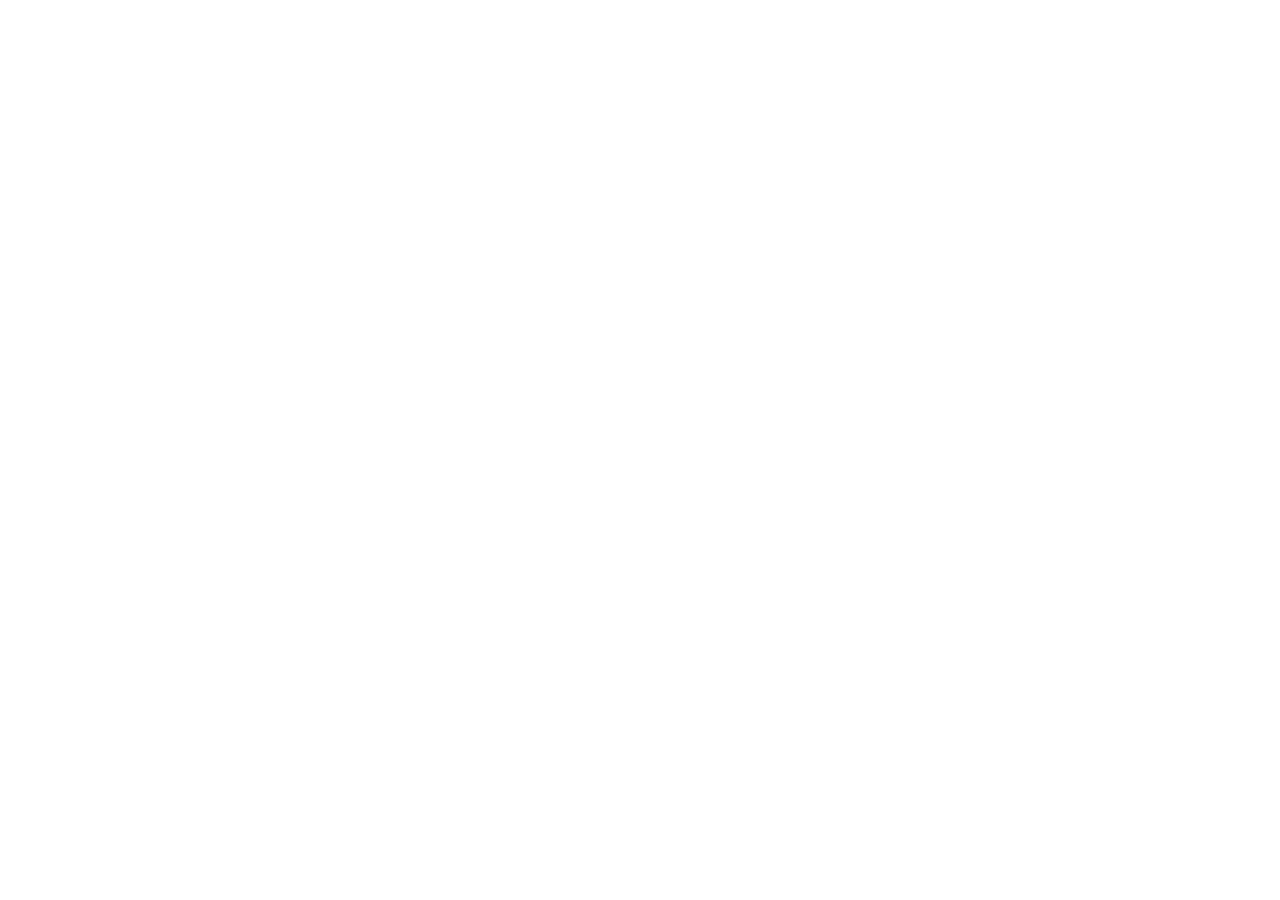
==== index.html @ 44929f91 "init: start landing-page task" ====
<!DOCTYPE html>
<html lang="en">
<head>
  <meta charset="UTF-8">
  <meta name="viewport" content="width=device-width, initial-scale=1.0">
  <title>Coffee House</title>
</head>
<body>
  
</body>
</html>
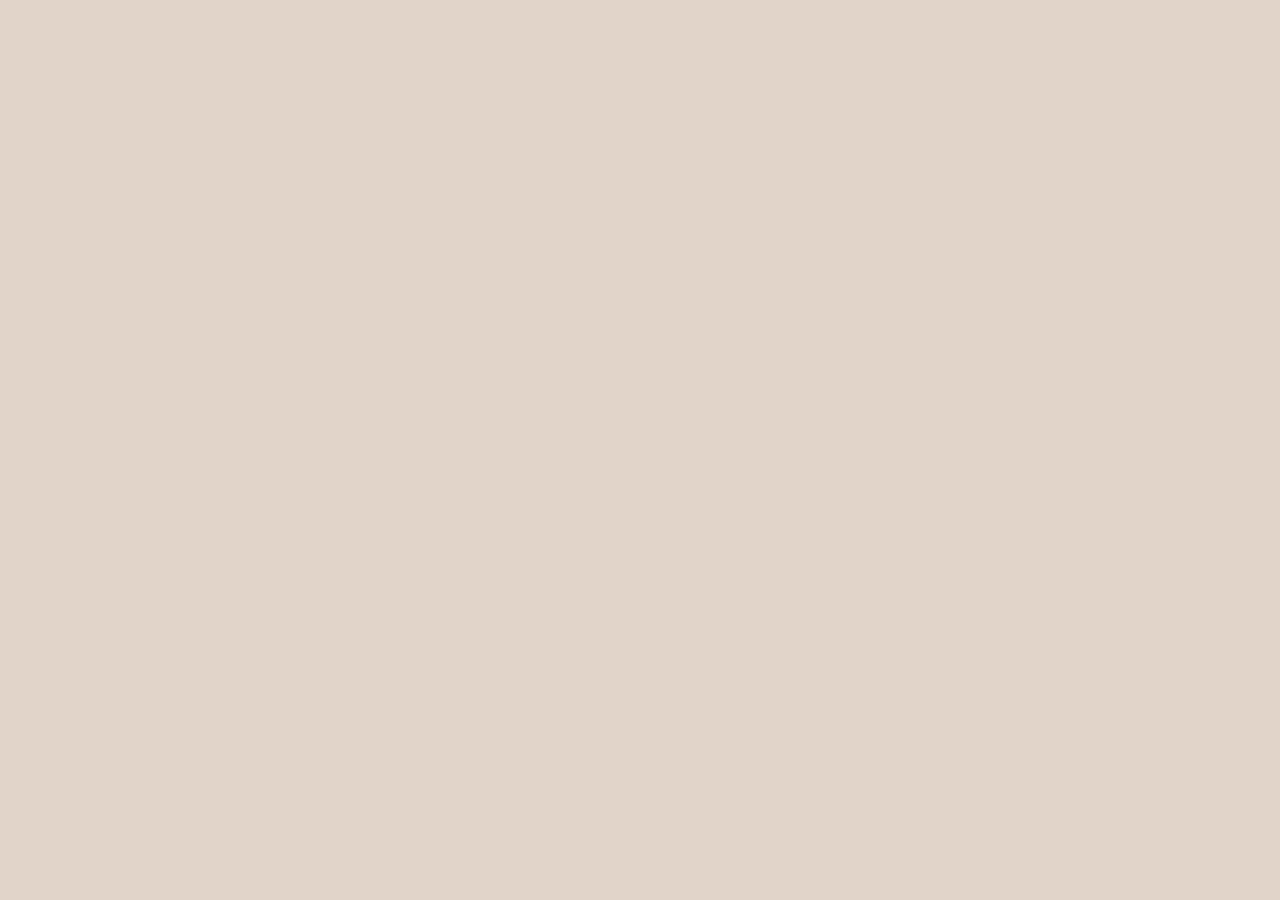
==== commit 4ca0d690: "feat: add base styles and sprite" ====
--- a/index.html
+++ b/index.html
@@ -4,8 +4,12 @@
   <meta charset="UTF-8">
   <meta name="viewport" content="width=device-width, initial-scale=1.0">
   <title>Coffee House</title>
+  <link rel="stylesheet" href="css/normalize.css">
+  <link rel="stylesheet" href="css/style.css">
+  <link rel="stylesheet" href="css/pages.css">
 </head>
 <body>
   
+  <script src="js/main.js"></script>
 </body>
 </html>
--- a/css/style.css
+++ b/css/style.css
@@ -0,0 +1,95 @@
+:root {
+  --font-family-base: 'Inter', sans-serif;
+
+  --fs-heading-1: 72px;
+  --lh-heading-1: 1.05;
+  --fw-heading-1: 600;
+
+  --fs-heading-2: 60px;
+  --lh-heading-2: 1.25;
+  --fw-heading-2: 600;
+
+  --fs-heading-3: 24px;
+  --lh-heading-3: 1.25;
+  --fw-heading-3: 600;
+
+  --fs-body: 16px;
+  --lh-body: 1.5;
+  --fw-body: 400;
+
+  --fs-caption: 10px;
+  --lh-caption: 1.4;
+
+  --fs-action: 16px;
+  --lh-action: 1.5;
+  --fw-action: 600;
+
+  --fs-burger-link: 32px;
+  --lh-burger-link: 1.25;
+  --fw-burger-link: 600;
+}
+
+@media (max-width: 767px) {
+  :root {
+    --fs-heading-1: 42px;
+    --lh-heading-1: 1.15;
+
+    --fs-heading-2: 32px;
+    --lh-heading-2: 1.25;
+  }
+}
+
+:root {
+  --color-text-primary: #403F3D;
+  --color-text-inverse: #E1D4C9;
+  --color-text-accent: #B0907A;
+
+  --color-bg-page: #E1D4C9;
+  --color-bg-container: #665F55;
+  --color-bg-overlay: rgba(64, 63, 61, 0.8);
+
+  --color-border-primary: #C1B6AD;
+  --color-border-inverse: #665F55;
+}
+
+[data-theme="dark"] {
+  --color-text-primary: #E1D4C9;
+  --color-text-inverse: #E1D4C9;
+  --color-text-accent: #B0907A;
+
+  --color-bg-page: #292826;
+  --color-bg-container: #403F3D;
+  --color-bg-overlay: rgba(41, 40, 38, 0.8);
+
+  --color-border-primary: #665F55;
+  --color-border-inverse: #C1B6AD;
+}
+
+/* --- Base Styles ---*/
+body {
+  font-family: var(--font-family-base);
+  font-size: var(--fs-body);
+  line-height: var(--lh-body);
+  font-weight: var(--fw-body);
+  color: var(--color-text-primary);
+  background-color: var(--color-bg-page);
+  transition: background-color 0.2s ease, color 0.2s ease;
+}
+
+h1 {
+  font-size: var(--fs-heading-1);
+  line-height: var(--lh-heading-1);
+  font-weight: var(--fw-heading-1);
+}
+
+h2 {
+  font-size: var(--fs-heading-2);
+  line-height: var(--lh-heading-2);
+  font-weight: var(--fw-heading-2);
+}
+
+h3 {
+  font-size: var(--fs-heading-3);
+  line-height: var(--lh-heading-3);
+  font-weight: var(--fw-heading-3);
+}
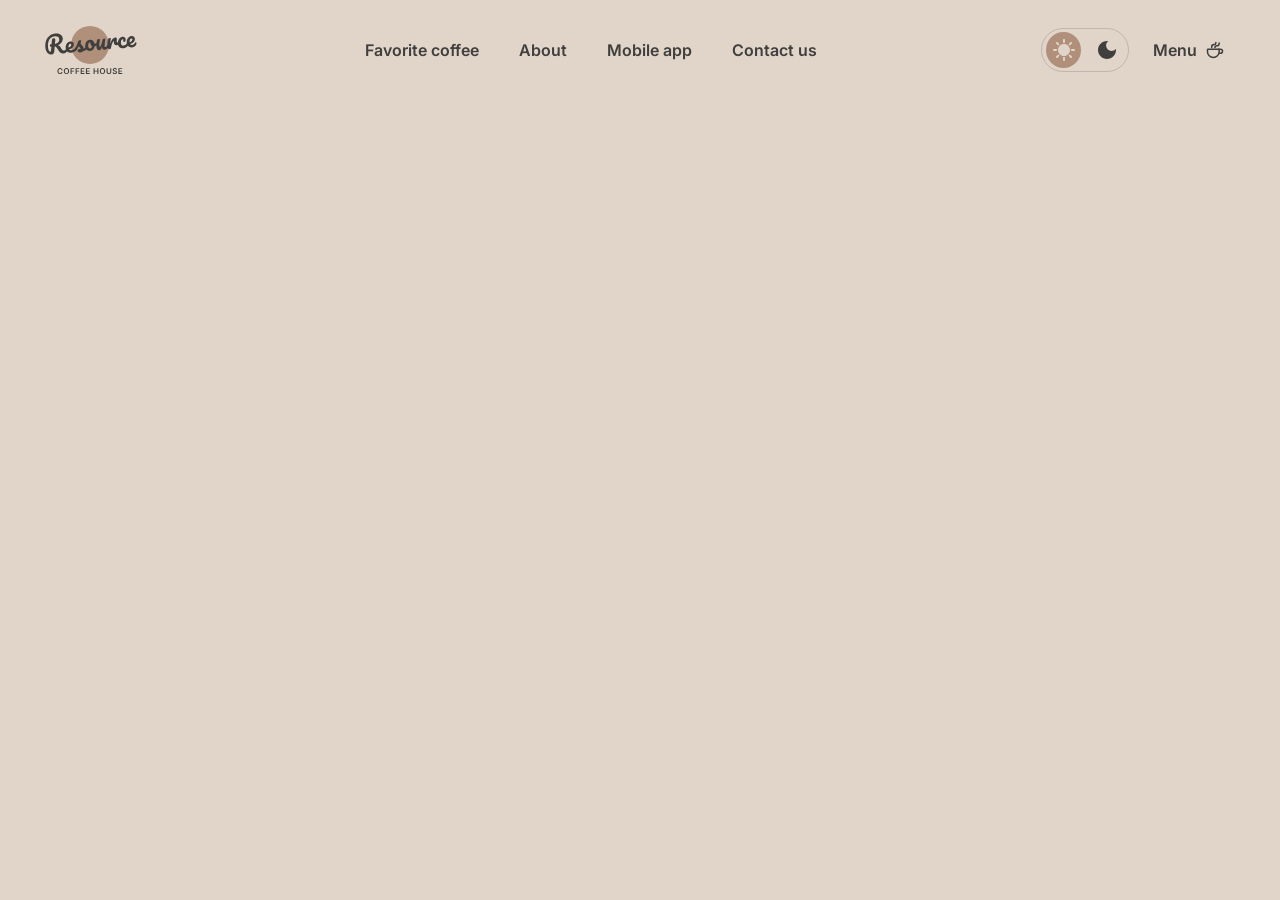
==== commit ace29e83: "feat: add header" ====
--- a/index.html
+++ b/index.html
@@ -4,11 +4,24 @@
   <meta charset="UTF-8">
   <meta name="viewport" content="width=device-width, initial-scale=1.0">
   <title>Coffee House</title>
+  <link rel="preconnect" href="https://fonts.googleapis.com">
+  <link rel="preconnect" href="https://fonts.gstatic.com" crossorigin>
+  <link href="https://fonts.googleapis.com/css2?family=Inter:ital,wght@0,400;0,600;1,400;1,600&display=swap" rel="stylesheet">
   <link rel="stylesheet" href="css/normalize.css">
   <link rel="stylesheet" href="css/style.css">
   <link rel="stylesheet" href="css/pages.css">
 </head>
 <body>
+  <div id="sprite-placeholder"></div>
+
+  <div id="header-placeholder"></div>
+
+  <main>
+    <div class="container">
+    </div>
+  </main>
+
+  <div id="footer-placeholder"></div>
   
   <script src="js/main.js"></script>
 </body>
--- a/css/style.css
+++ b/css/style.css
@@ -92,4 +92,167 @@
   font-size: var(--fs-heading-3);
   line-height: var(--lh-heading-3);
   font-weight: var(--fw-heading-3);
+}
+
+.container {
+  max-width: 1440px;
+  margin: 0 auto;
+  padding: 0 40px;
+}
+
+/* --- Header --- */
+.site-header {
+  padding: 20px 0;
+}
+
+.site-header__inner {
+  display: flex;
+  align-items: center;
+  justify-content: space-between;
+  gap: 32px;
+}
+
+.site-header__logo {
+  display: inline-flex;
+  align-items: center;
+  flex-shrink: 0;
+  color: var(--color-text-primary);
+  text-decoration: none;
+}
+
+.logo-icon {
+  display: block;
+  width: 100px;
+  height: 60px;
+}
+
+.logo-icon__circle {
+  color: var(--color-text-accent);
+}
+
+.logo-icon__text {
+  color: var(--color-text-primary);
+}
+
+.nav {
+  display: flex;
+}
+
+.nav__list {
+  display: flex;
+  align-items: center;
+  gap: 40px;
+  margin: 0;
+  padding: 0;
+  list-style: none;
+}
+
+.nav__link {
+  color: var(--color-text-primary);
+  font-family: var(--font-family-base);
+  font-size: var(--fs-action);
+  font-weight: var(--fw-action);
+  line-height: var(--lh-action);
+  text-decoration: none;
+  background-image: linear-gradient(currentColor, currentColor);
+  background-repeat: no-repeat;
+  background-position: 0 100%;
+  background-size: 0% 1px;
+  transition: background-size 0.3s ease, color 0.2s ease;
+}
+
+.nav__link:hover {
+  background-size: 100% 1px;
+}
+
+.site-header__actions {
+  display: flex;
+  align-items: center;
+  flex-shrink: 0;
+  gap: 24px;
+}
+
+.theme-toggle {
+  display: inline-flex;
+  align-items: center;
+  gap: 8px;
+  width: 88px;
+  height: 44px;
+  padding: 4px;
+  border: 1px solid var(--color-border-primary);
+  border-radius: 100px;
+  background-color: transparent;
+  cursor: pointer;
+  transition: border-color 0.25s ease;
+}
+
+.theme-toggle__icon {
+  display: inline-flex;
+  align-items: center;
+  justify-content: center;
+  width: 36px;
+  height: 36px;
+  border-radius: 50%;
+  background-color: transparent;
+  transition: background-color 0.5s ease, color 0.5s ease;
+}
+
+.theme-toggle__svg {
+  display: block;
+}
+
+.theme-toggle__icon--sun {
+  color: var(--color-text-inverse);
+  background-color: var(--color-text-accent);
+}
+
+.theme-toggle__icon--moon {
+  color: var(--color-text-primary);
+  background-color: transparent;
+}
+
+.theme-toggle:hover .theme-toggle__icon--moon {
+  color: var(--color-text-inverse);
+  background-color: var(--color-bg-container);
+}
+
+[data-theme="dark"] .theme-toggle__icon--sun {
+  background-color: transparent;
+}
+
+[data-theme="dark"] .theme-toggle:hover .theme-toggle__icon--sun {
+  background-color: var(--color-bg-container);
+}
+
+[data-theme="dark"] .theme-toggle__icon--moon,
+[data-theme="dark"] .theme-toggle:hover .theme-toggle__icon--moon {
+  color: var(--color-text-inverse);
+  background-color: var(--color-text-accent);
+}
+
+.menu-link {
+  display: inline-flex;
+  align-items: center;
+  gap: 8px;
+  color: var(--color-text-primary);
+  font-family: var(--font-family-base);
+  font-size: var(--fs-action);
+  font-weight: var(--fw-action);
+  line-height: var(--lh-action);
+  text-decoration: none;
+  background-image: linear-gradient(currentColor, currentColor);
+  background-repeat: no-repeat;
+  background-position: 0 100%;
+  background-size: 0% 1px;
+  transition: background-size 0.3s ease, color 0.2s ease;
+}
+
+.menu-link:hover {
+  background-size: 100% 1px;
+}
+
+.menu-link__icon {
+  display: block;
+  flex-shrink: 0;
+  color: var(--color-text-primary);
 }
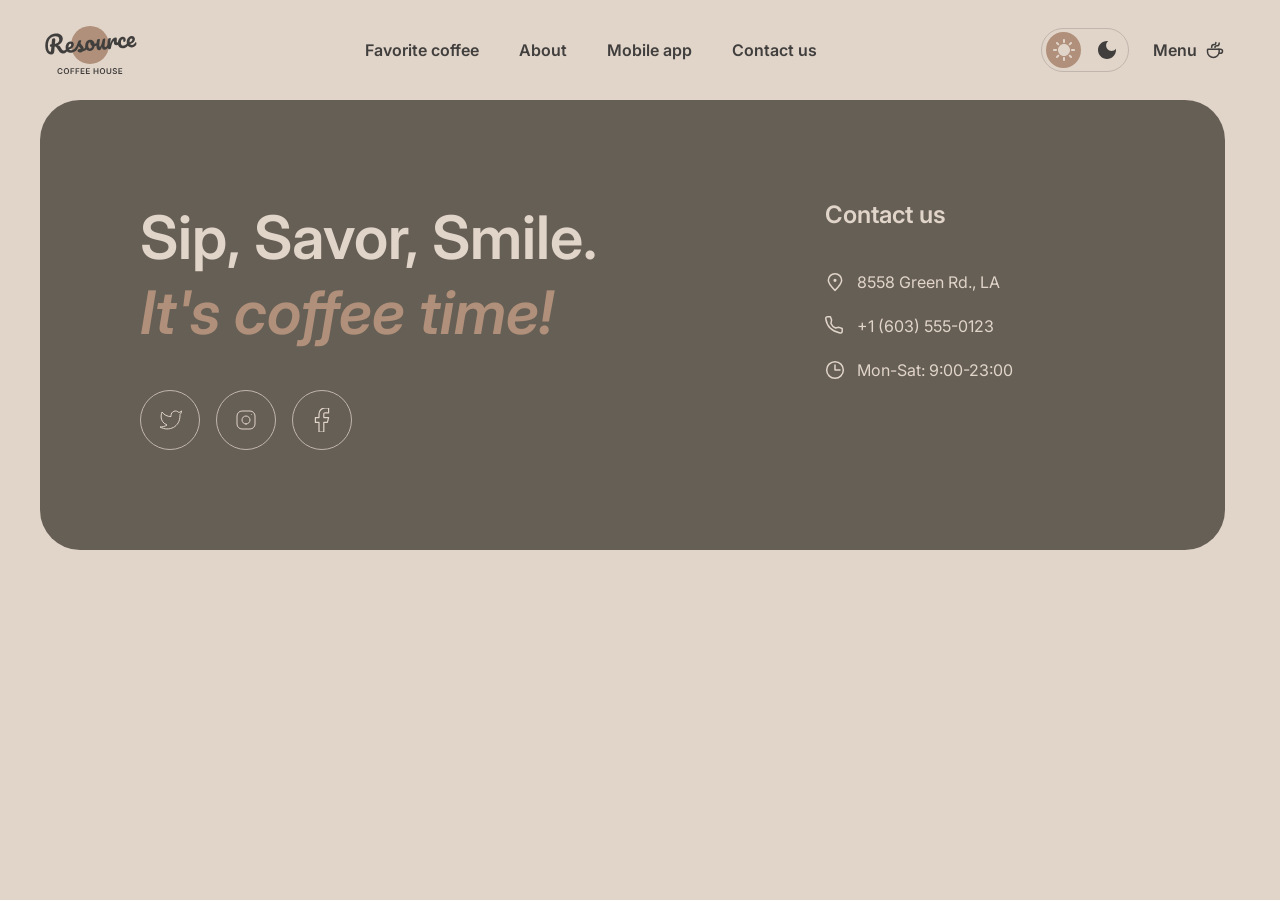
==== commit 2269ea46: "feat: add footer" ====
--- a/index.html
+++ b/index.html
@@ -1,16 +1,19 @@
 <!DOCTYPE html>
 <html lang="en">
+
 <head>
   <meta charset="UTF-8">
   <meta name="viewport" content="width=device-width, initial-scale=1.0">
   <title>Coffee House</title>
   <link rel="preconnect" href="https://fonts.googleapis.com">
   <link rel="preconnect" href="https://fonts.gstatic.com" crossorigin>
-  <link href="https://fonts.googleapis.com/css2?family=Inter:ital,wght@0,400;0,600;1,400;1,600&display=swap" rel="stylesheet">
+  <link href="https://fonts.googleapis.com/css2?family=Inter:ital,wght@0,400;0,600;1,400;1,600&display=swap"
+    rel="stylesheet">
   <link rel="stylesheet" href="css/normalize.css">
   <link rel="stylesheet" href="css/style.css">
   <link rel="stylesheet" href="css/pages.css">
 </head>
+
 <body>
   <div id="sprite-placeholder"></div>
 
@@ -22,7 +25,8 @@
   </main>
 
   <div id="footer-placeholder"></div>
-  
+
   <script src="js/main.js"></script>
 </body>
+
 </html>
--- a/css/style.css
+++ b/css/style.css
@@ -255,4 +255,131 @@
   display: block;
   flex-shrink: 0;
   color: var(--color-text-primary);
+}
+
+/* --- Footer --- */
+.site-footer {
+  padding-bottom: 20px;
+}
+
+.site-footer__inner {
+  display: flex;
+  justify-content: space-between;
+  gap: 100px;
+  padding: 100px;
+  border-radius: 40px;
+  background-color: var(--color-bg-container);
+}
+
+.site-footer__main {
+  display: flex;
+  flex-direction: column;
+  justify-content: space-between;
+  gap: 40px;
+  max-width: 530px;
+}
+
+.site-footer__title {
+  margin: 0;
+  color: var(--color-text-inverse);
+  font-family: var(--font-family-base);
+  font-size: var(--fs-heading-2);
+  font-weight: var(--fw-heading-2);
+  line-height: var(--lh-heading-2);
+}
+
+.site-footer__title-accent {
+  color: var(--color-text-accent);
+  font-style: italic;
+}
+
+.socials {
+  display: flex;
+  gap: 16px;
+  margin: 0;
+  padding: 0;
+  list-style: none;
+}
+
+.socials__link {
+  display: inline-flex;
+  align-items: center;
+  justify-content: center;
+  width: 60px;
+  height: 60px;
+  border: 1px solid var(--color-border-primary);
+  border-radius: 50%;
+  color: var(--color-text-inverse);
+  transition: border-color 0.25s ease, color 0.25s ease, background-color 0.25s ease;
+}
+
+.socials__link:hover {
+  color: var(--color-text-primary);
+  background-color: var(--color-border-primary);
+}
+
+[data-theme="dark"] .socials__link:hover {
+  border-color: var(--color-bg-page);
+  background-color: var(--color-bg-page);
+}
+
+.socials__link svg {
+  display: block;
+}
+
+.site-footer__contacts {
+  display: flex;
+  flex-direction: column;
+  gap: 40px;
+  min-width: 300px;
+}
+
+.site-footer__subtitle {
+  margin: 0;
+  color: var(--color-text-inverse);
+  font-family: var(--font-family-base);
+  font-size: var(--fs-heading-3);
+  font-weight: var(--fw-heading-3);
+  line-height: var(--lh-heading-3);
+}
+
+.contacts {
+  display: flex;
+  flex-direction: column;
+  gap: 20px;
+  margin: 0;
+  padding: 0;
+  list-style: none;
+}
+
+.contacts__item {
+  display: flex;
+  align-items: center;
+  gap: 12px;
+  color: var(--color-text-inverse);
+  font-family: var(--font-family-base);
+  font-size: var(--fs-body);
+  font-weight: var(--fw-body);
+  line-height: var(--lh-body);
+}
+
+.contacts__item a {
+  display: inline;
+  color: inherit;
+  text-decoration: none;
+  background-image: linear-gradient(currentColor, currentColor);
+  background-repeat: no-repeat;
+  background-position: 0 100%;
+  background-size: 0% 1px;
+  transition: background-size 0.3s ease;
+}
+
+.contacts__item a:hover {
+  background-size: 100% 1px;
+}
+
+.contacts__icon {
+  display: block;
+  flex-shrink: 0;
+  color: var(--color-text-inverse);
 }
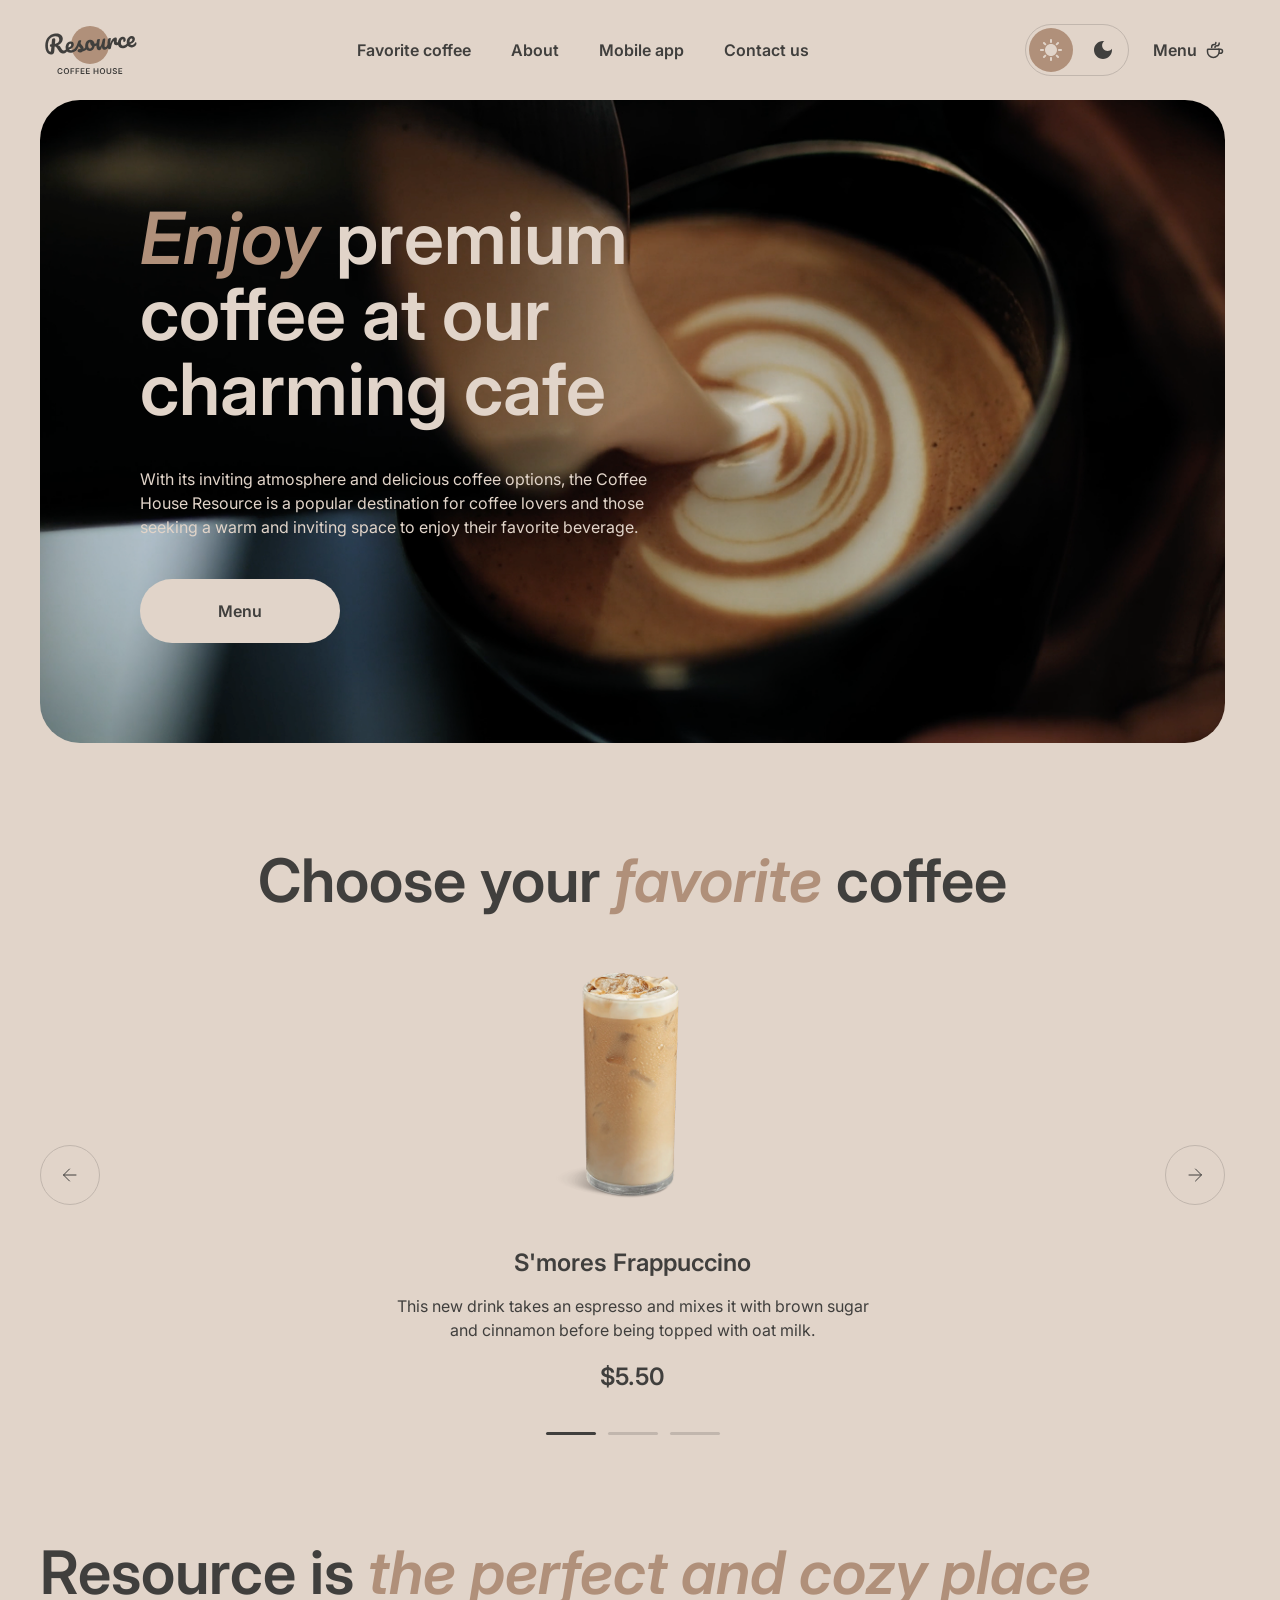
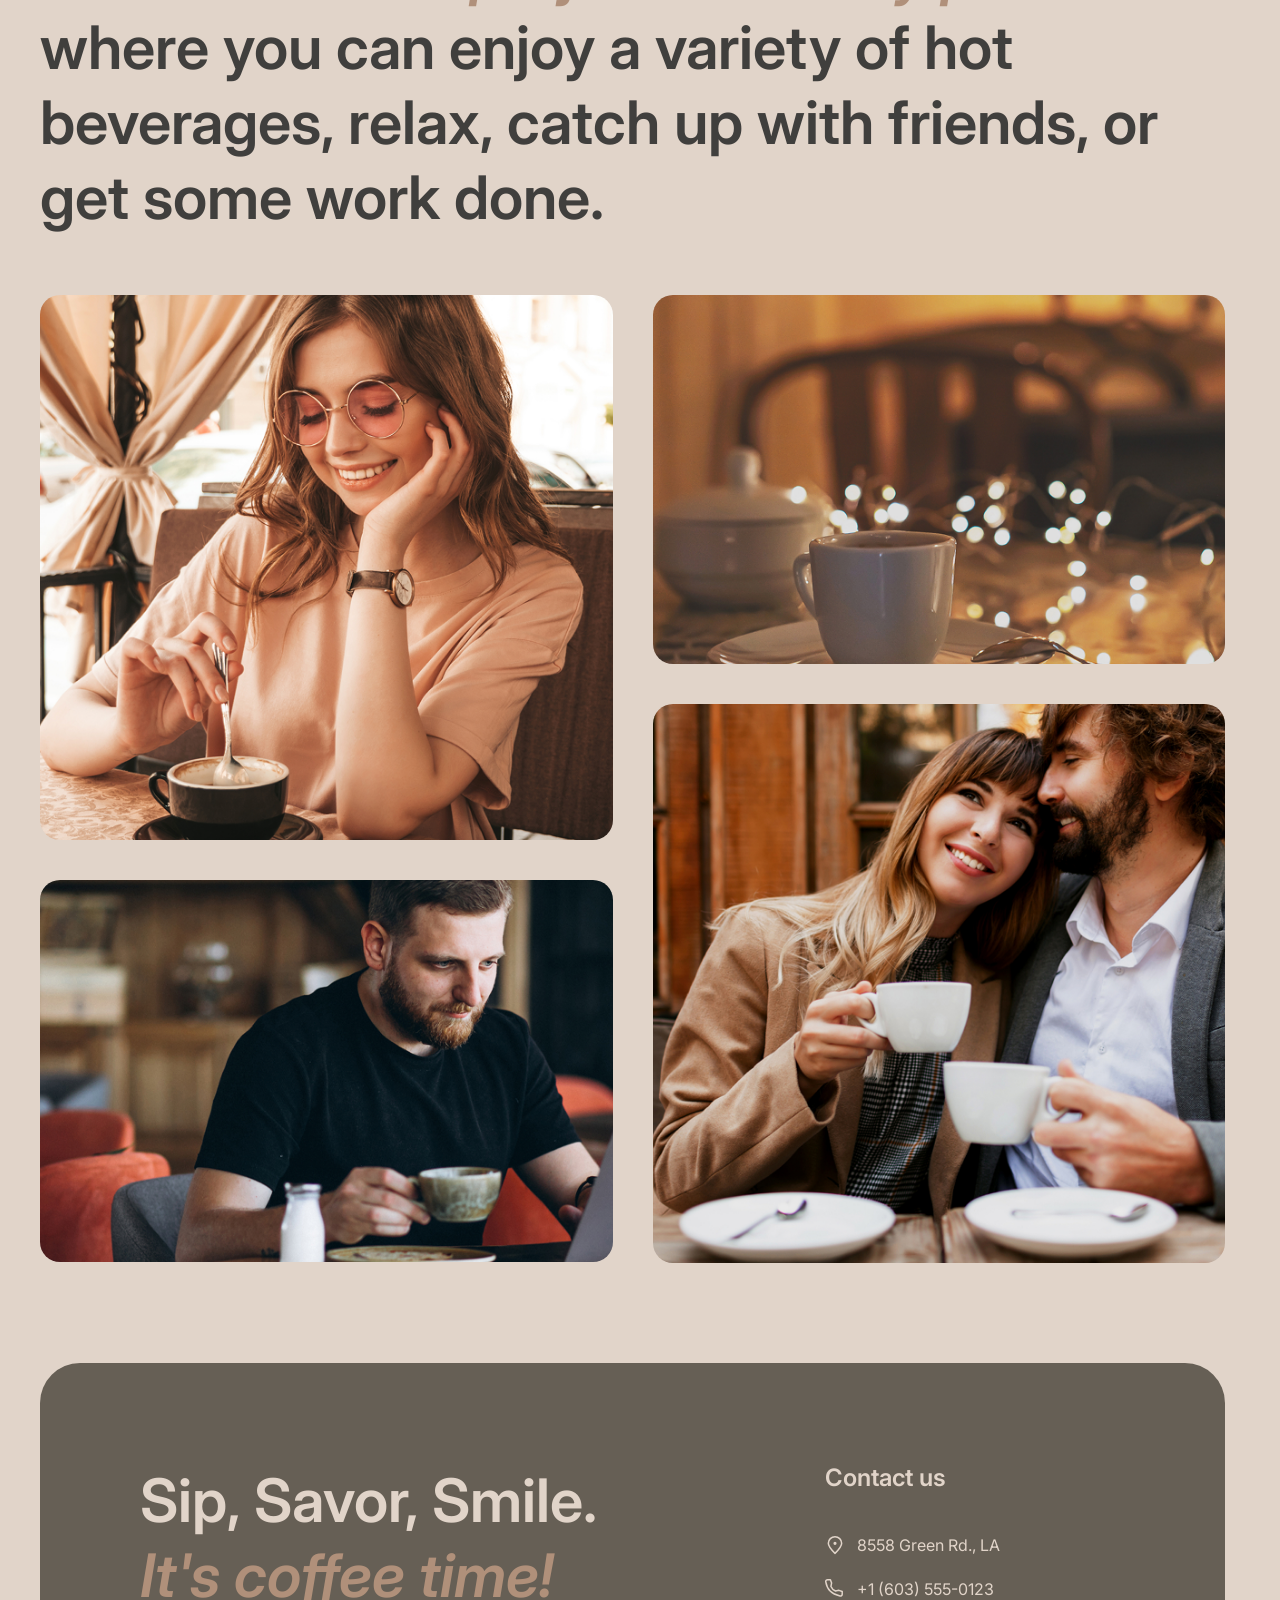
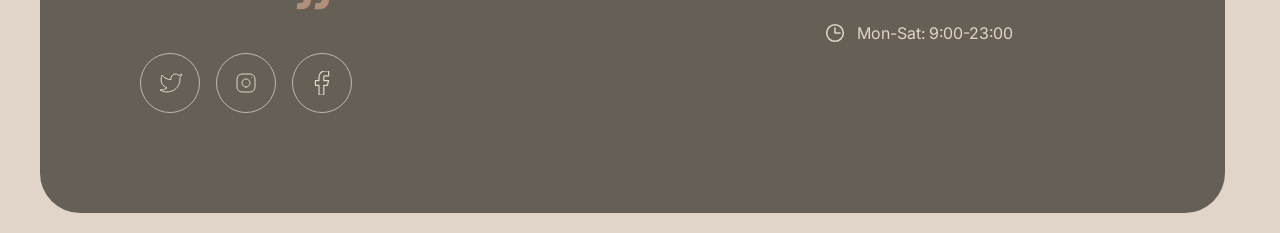
==== commit 990547ae: "feat: add hero, favorite, about sections" ====
--- a/index.html
+++ b/index.html
@@ -20,8 +20,102 @@
   <div id="header-placeholder"></div>
 
   <main>
-    <div class="container">
-    </div>
+    <section class="hero">
+      <div class="container">
+        <div class="hero__inner">
+          <div class="hero__content">
+            <h1 class="hero__title">
+              <span class="hero__title-accent">Enjoy</span> premium coffee at our charming cafe
+            </h1>
+
+            <p class="hero__text">
+              With its inviting atmosphere and delicious coffee options, the Coffee House Resource is a popular
+              destination for coffee lovers and those seeking a warm and inviting space to enjoy their favorite
+              beverage.
+            </p>
+
+            <a href="catalog.html" class="hero__btn">
+              <span>Menu</span>
+              <svg class="hero__btn-icon" width="20" height="20" aria-hidden="true">
+                <use href="#coffee-cup"></use>
+              </svg>
+            </a>
+          </div>
+        </div>
+      </div>
+    </section>
+
+    <section class="favorite" id="favorite">
+      <div class="container">
+        <h2 class="favorite__title">
+          Choose your <span class="favorite__title-accent">favorite</span> coffee
+        </h2>
+
+        <div class="favorite__slider">
+          <button class="favorite__arrow favorite__arrow--prev" type="button" aria-label="Previous drink">
+            <svg width="24" height="24" aria-hidden="true">
+              <use href="#arrow-right"></use>
+            </svg>
+          </button>
+
+          <div class="favorite__slide">
+            <img class="favorite__image" src="assets/images/coffee-slider-1.webp" alt="S'mores Frappuccino" width="250"
+              height="500">
+
+            <h3 class="favorite__name">S'mores Frappuccino</h3>
+
+            <p class="favorite__desc">
+              This new drink takes an espresso and mixes it with brown sugar and cinnamon before being topped with oat
+              milk.
+            </p>
+
+            <p class="favorite__price">$5.50</p>
+          </div>
+
+          <button class="favorite__arrow favorite__arrow--next" type="button" aria-label="Next drink">
+            <svg width="24" height="24" aria-hidden="true">
+              <use href="#arrow-right"></use>
+            </svg>
+          </button>
+
+        </div>
+
+        <ul class="favorite__dots">
+          <li class="favorite__dot favorite__dot--active"></li>
+          <li class="favorite__dot"></li>
+          <li class="favorite__dot"></li>
+        </ul>
+      </div>
+    </section>
+
+    <section class="about" id="about">
+      <div class="container">
+        <h2 class="about__title">
+          Resource is <span class="about__title-accent">the perfect and cozy place</span> where you can enjoy a variety
+          of hot beverages, relax, catch up with friends, or get some work done.
+        </h2>
+
+        <div class="about__gallery">
+          <div class="about__column">
+            <div class="about__item about__item--1">
+              <img class="about__img" src="assets/images/about-1.webp" alt="Девушка с чашкой кофе">
+            </div>
+            <div class="about__item about__item--3">
+              <img class="about__img" src="assets/images/about-3.webp" alt="Кофе на столике">
+            </div>
+          </div>
+
+          <div class="about__column">
+            <div class="about__item about__item--2">
+              <img class="about__img" src="assets/images/about-2.webp" alt="Мужчина с чашкой кофе">
+            </div>
+            <div class="about__item about__item--4">
+              <img class="about__img" src="assets/images/about-4.webp" alt="Пара с кофе">
+            </div>
+          </div>
+        </div>
+      </div>
+    </section>
   </main>
 
   <div id="footer-placeholder"></div>
--- a/css/style.css
+++ b/css/style.css
@@ -19,6 +19,7 @@
 
   --fs-caption: 10px;
   --lh-caption: 1.4;
+  --fw-caption: 600;
 
   --fs-action: 16px;
   --lh-action: 1.5;
@@ -27,16 +28,6 @@
   --fs-burger-link: 32px;
   --lh-burger-link: 1.25;
   --fw-burger-link: 600;
-}
-
-@media (max-width: 767px) {
-  :root {
-    --fs-heading-1: 42px;
-    --lh-heading-1: 1.15;
-
-    --fs-heading-2: 32px;
-    --lh-heading-2: 1.25;
-  }
 }
 
 :root {
@@ -176,9 +167,9 @@
   display: inline-flex;
   align-items: center;
   gap: 8px;
-  width: 88px;
-  height: 44px;
-  padding: 4px;
+  width: 104px;
+  height: 52px;
+  padding: 3px;
   border: 1px solid var(--color-border-primary);
   border-radius: 100px;
   background-color: transparent;
@@ -190,8 +181,8 @@
   display: inline-flex;
   align-items: center;
   justify-content: center;
-  width: 36px;
-  height: 36px;
+  width: 44px;
+  height: 44px;
   border-radius: 50%;
   background-color: transparent;
   transition: background-color 0.5s ease, color 0.5s ease;
@@ -257,6 +248,38 @@
   color: var(--color-text-primary);
 }
 
+.burger {
+  display: none;
+  flex-direction: column;
+  align-items: center;
+  justify-content: center;
+  gap: 6px;
+  width: 44px;
+  height: 44px;
+  padding: 0;
+  border: 1px solid var(--color-text-primary);
+  border-radius: 50%;
+  background-color: transparent;
+  cursor: pointer;
+  transition: border-color 0.25s ease;
+}
+
+.burger span {
+  display: block;
+  width: 20px;
+  height: 1.5px;
+  background-color: var(--color-text-primary);
+  transition: background-color 0.25s ease;
+}
+
+.burger:hover {
+  border-color: var(--color-text-accent);
+}
+
+.burger:hover span {
+  background-color: var(--color-text-accent);
+}
+
 /* --- Footer --- */
 .site-footer {
   padding-bottom: 20px;
@@ -382,4 +405,62 @@
   display: block;
   flex-shrink: 0;
   color: var(--color-text-inverse);
+}
+
+@media (max-width: 1023px) {
+  .nav {
+    display: none;
+  }
+
+  .menu-link {
+    display: none;
+  }
+
+  .burger {
+    display: flex;
+  }
+
+  .site-header__actions {
+    gap: 16px;
+  }
+
+  .site-footer__inner {
+    flex-direction: column;
+    gap: 100px;
+
+    padding: 100px 60px;
+  }
+
+  .site-footer__main {
+    max-width: none;
+  }
+}
+
+@media (max-width: 767px) {
+  :root {
+    --fs-heading-1: 52px;
+    --lh-heading-1: 1.1;
+
+    --fs-heading-2: 44px;
+    --lh-heading-2: 1.25;
+  }
+  .container {
+    padding: 0 16px;
+  }
+
+  .site-footer__inner {
+    gap: 40px;
+
+    padding: 60px 16px;
+  }
+}
+
+@media (max-width: 380px) {
+  :root {
+    --fs-heading-1: 42px;
+    --lh-heading-1: 1.15;
+
+    --fs-heading-2: 32px;
+    --lh-heading-2: 1.25;
+  }
 }
--- a/css/pages.css
+++ b/css/pages.css
@@ -0,0 +1,382 @@
+/* --- Hero section --- */
+.hero {
+  padding-bottom: 100px;
+}
+
+.hero__inner {
+  display: flex;
+  flex-direction: column;
+  justify-content: center;
+  min-height: 640px;
+  padding: 100px;
+  border-radius: 40px;
+  background-color: var(--color-bg-container);
+  background-image: url('../assets/images/img-hero.webp');
+  background-position: center;
+  background-repeat: no-repeat;
+  background-size: cover;
+}
+
+.hero__content {
+  max-width: 530px;
+}
+
+.hero__title {
+  margin: 0 0 40px;
+  color: var(--color-text-inverse);
+  font-family: var(--font-family-base);
+  font-size: var(--fs-heading-1);
+  font-weight: var(--fw-heading-1);
+  line-height: var(--lh-heading-1);
+}
+
+.hero__title-accent {
+  color: var(--color-text-accent);
+  font-style: italic;
+}
+
+.hero__text {
+  margin: 0 0 40px;
+  color: var(--color-text-inverse);
+  font-family: var(--font-family-base);
+  font-size: var(--fs-body);
+  font-weight: var(--fw-body);
+  line-height: var(--lh-body);
+}
+
+.hero__btn {
+  display: inline-flex;
+  align-items: center;
+  justify-content: center;
+  gap: 0;
+  min-width: 200px;
+  height: 64px;
+  padding: 0 32px;
+  border: none;
+  border-radius: 100px;
+  color: var(--color-text-primary);
+  background-color: var(--color-bg-page);
+  font-family: var(--font-family-base);
+  font-size: var(--fs-action);
+  font-weight: var(--fw-action);
+  line-height: var(--lh-action);
+  white-space: nowrap;
+  text-decoration: none;
+  cursor: pointer;
+}
+
+.hero__btn-icon {
+  flex-shrink: 0;
+  max-width: 0;
+  overflow: hidden;
+  opacity: 0;
+  color: currentColor;
+  transition: max-width 0.3s ease, margin-left 0.3s ease, opacity 0.3s ease;
+}
+
+.hero__btn:hover .hero__btn-icon {
+  max-width: 20px;
+  margin-left: 8px;
+  opacity: 1;
+}
+
+@media (max-width: 1023px) {
+  .hero__inner {
+    padding: 100px 60px;
+  }
+}
+
+@media (max-width: 767px) {
+  .hero {
+    padding-bottom: 60px;
+  }
+
+  .hero__inner {
+    min-height: auto;
+    padding: 60px 40px;
+  }
+
+  .hero__content {
+    max-width: none;
+  }
+}
+
+@media (max-width: 380px) {
+  .hero__inner {
+    padding-inline: 16px;
+  }
+}
+
+/* --- Favorite section --- */
+.favorite {
+  padding-bottom: 100px;
+}
+
+.favorite__title {
+  margin: 0 0 40px;
+  color: var(--color-text-primary);
+  text-align: center;
+}
+
+.favorite__title-accent {
+  color: var(--color-text-accent);
+  font-style: italic;
+}
+
+.favorite__slider {
+  display: flex;
+  align-items: center;
+  justify-content: space-between;
+  gap: 40px;
+  margin-bottom: 40px;
+}
+
+.favorite__arrow {
+  display: inline-flex;
+  align-items: center;
+  justify-content: center;
+  flex-shrink: 0;
+  width: 60px;
+  height: 60px;
+  padding: 0;
+  border: 1px solid var(--color-border-primary);
+  border-radius: 50%;
+  color: var(--color-text-primary);
+  background-color: transparent;
+  cursor: pointer;
+  transition: border-color 0.25s ease, color 0.25s ease, background-color 0.25s ease;
+}
+
+.favorite__arrow--prev svg {
+  transform: scaleX(-1);
+}
+
+.favorite__arrow:hover {
+  border-color: var(--color-bg-container);
+  color: var(--color-text-inverse);
+  background-color: var(--color-bg-container);
+}
+
+.favorite__slide {
+  display: flex;
+  flex-direction: column;
+  align-items: center;
+  flex: 1;
+  text-align: center;
+}
+
+.favorite__image {
+  display: block;
+  width: 250px;
+  height: auto;
+  margin-bottom: 40px;
+}
+
+.favorite__name {
+  margin: 0 0 16px;
+  color: var(--color-text-primary);
+}
+
+.favorite__desc {
+  max-width: 480px;
+  margin: 0 0 20px;
+  color: var(--color-text-primary);
+}
+
+.favorite__price {
+  margin: 0;
+  color: var(--color-text-primary);
+  font-size: var(--fs-heading-3);
+  font-weight: var(--fw-heading-3);
+  line-height: var(--lh-heading-3);
+}
+
+.favorite__dots {
+  display: flex;
+  justify-content: center;
+  gap: 12px;
+  margin: 0;
+  padding: 0;
+  list-style: none;
+}
+
+.favorite__dot {
+  width: 50px;
+  height: 3px;
+  border-radius: 100px;
+  background-color: var(--color-border-primary);
+}
+
+.favorite__dot--active {
+  background-color: var(--color-text-primary);
+}
+
+@media (max-width: 1023px) {
+  .favorite {
+    padding-bottom: 100px;
+  }
+
+  .favorite__slider {
+    gap: 24px;
+  }
+
+  .favorite__arrow {
+    width: 60px;
+    height: 60px;
+  }
+
+  .favorite__image {
+    width: 220px;
+    margin-bottom: 32px;
+  }
+}
+
+@media (max-width: 767px) {
+  .favorite {
+    padding-bottom: 60px;
+  }
+
+  .favorite__title {
+    margin-bottom: 32px;
+  }
+
+  .favorite__slider {
+    gap: 16px;
+    margin-bottom: 32px;
+  }
+
+  .favorite__arrow {
+    width: 48px;
+    height: 48px;
+  }
+
+  .favorite__arrow svg {
+    width: 18px;
+    height: 18px;
+  }
+
+  .favorite__image {
+    width: 200px;
+    margin-bottom: 24px;
+  }
+}
+
+@media (max-width: 380px) {
+  .favorite__arrow {
+    display: none;
+  }
+
+  .favorite__desc {
+    max-width: none;
+  }
+}
+
+/* --- About section --- */
+.about {
+  padding-bottom: 100px;
+}
+
+.about__title {
+  margin: 0 auto 60px;
+}
+
+.about__title-accent {
+  color: var(--color-text-accent);
+  font-style: italic;
+}
+
+.about__gallery {
+  display: flex;
+  align-items: flex-start;
+  gap: 40px;
+}
+
+.about__column {
+  display: flex;
+  flex-direction: column;
+  gap: 40px;
+  flex: 1 1 0;
+  min-width: 0;
+}
+
+.about__item {
+  overflow: hidden;
+  border-radius: 20px;
+}
+
+.about__item--1 {
+  aspect-ratio: 21 / 20;
+}
+
+.about__item--2 {
+  aspect-ratio: 31 / 20;
+}
+
+.about__item--3 {
+  aspect-ratio: 3 / 2;
+}
+
+.about__item--4 {
+  aspect-ratio: 41 / 40;
+}
+
+.about__img {
+  display: block;
+  width: 100%;
+  height: 100%;
+  object-fit: cover;
+  transform: scale(1.15);
+  transition: transform 0.4s ease;
+}
+
+.about__item:hover .about__img {
+  transform: scale(1.05);
+}
+
+@media (max-width: 1023px) {
+  .about {
+    padding-bottom: 100px;
+  }
+
+  .about__title {
+    margin-bottom: 40px;
+  }
+
+  .about__gallery {
+    flex-direction: column;
+    gap: 20px;
+  }
+
+  .about__column {
+    gap: 20px;
+    margin: 0 auto;
+  }
+
+  .about__item--2,
+  .about__item--3 {
+    display: none;
+  }
+
+  .about__item--1,
+  .about__item--4 {
+    aspect-ratio: 5 / 6;
+  }
+}
+
+@media (max-width: 767px) {
+  .about {
+    padding-bottom: 60px;
+  }
+
+  .about__title {
+    margin-bottom: 32px;
+  }
+
+  .about__gallery {
+    gap: 16px;
+  }
+
+  .about__column {
+    gap: 16px;
+  }
+}
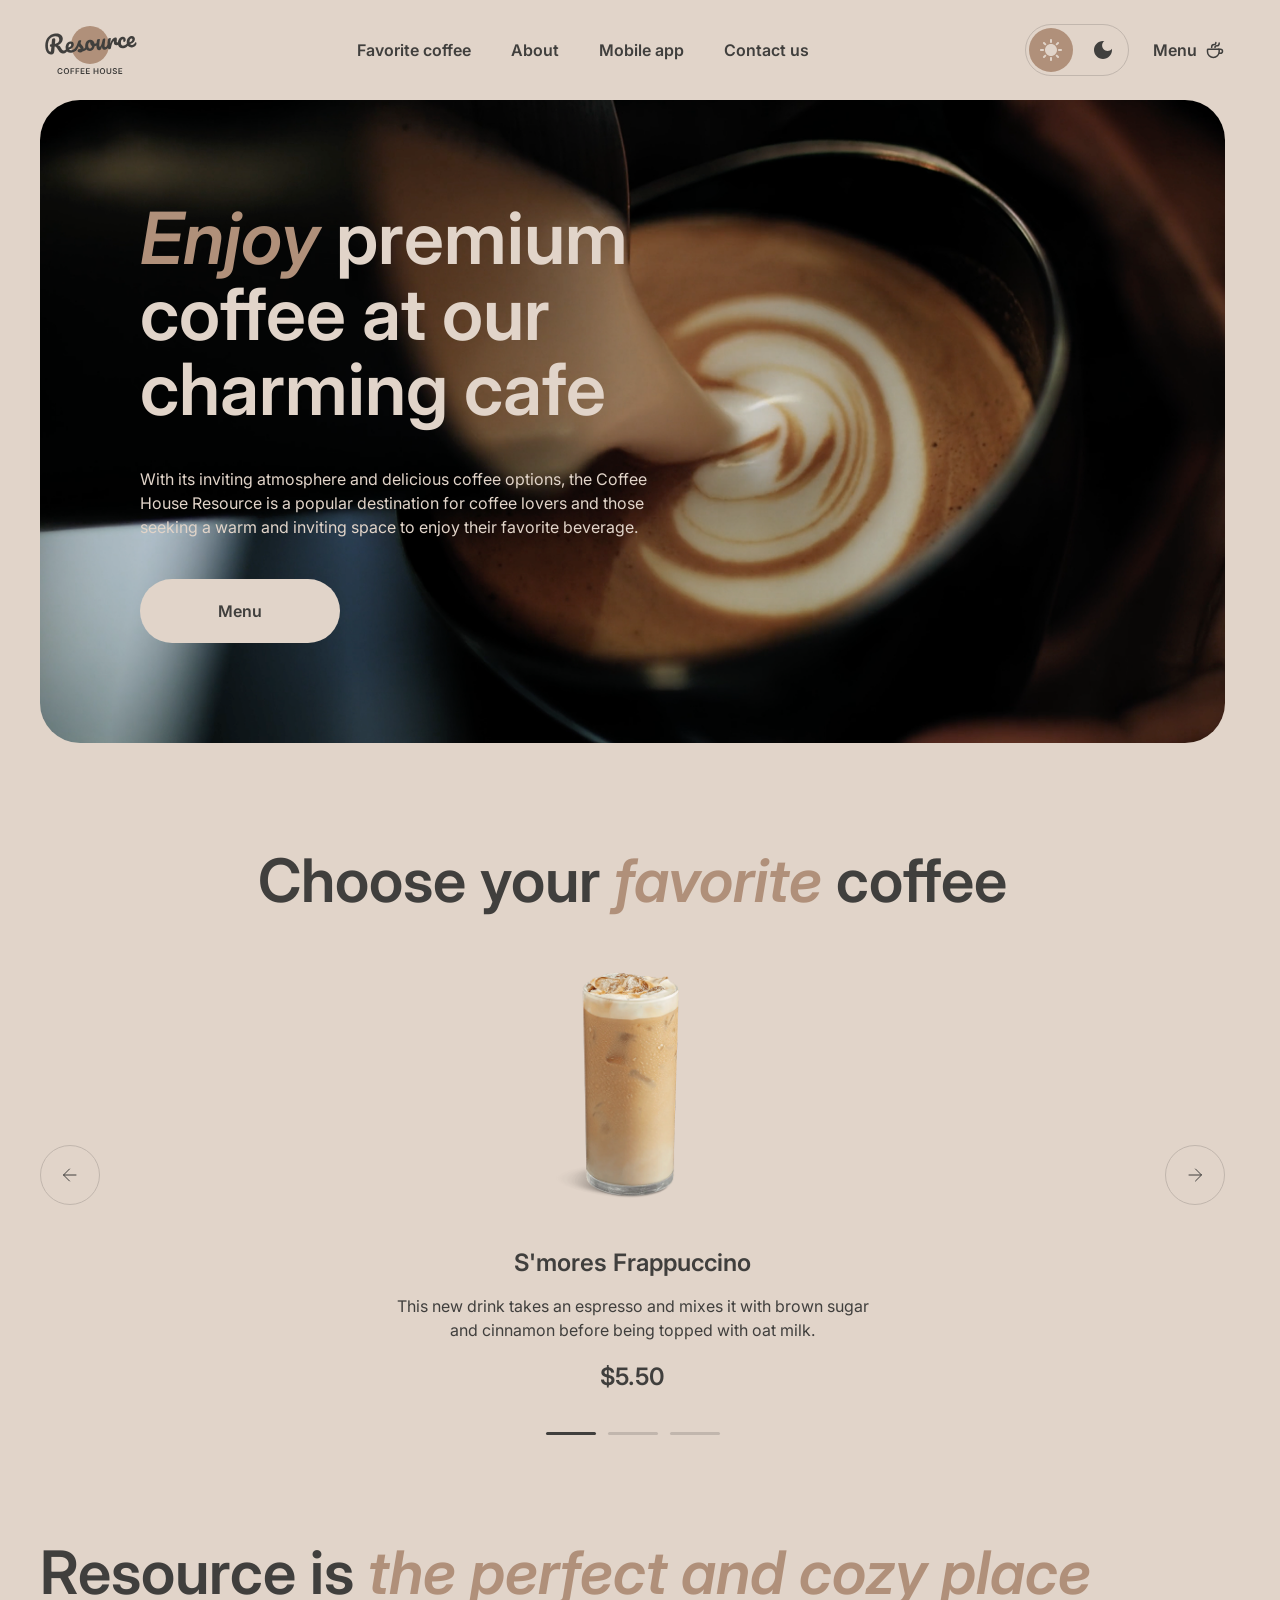
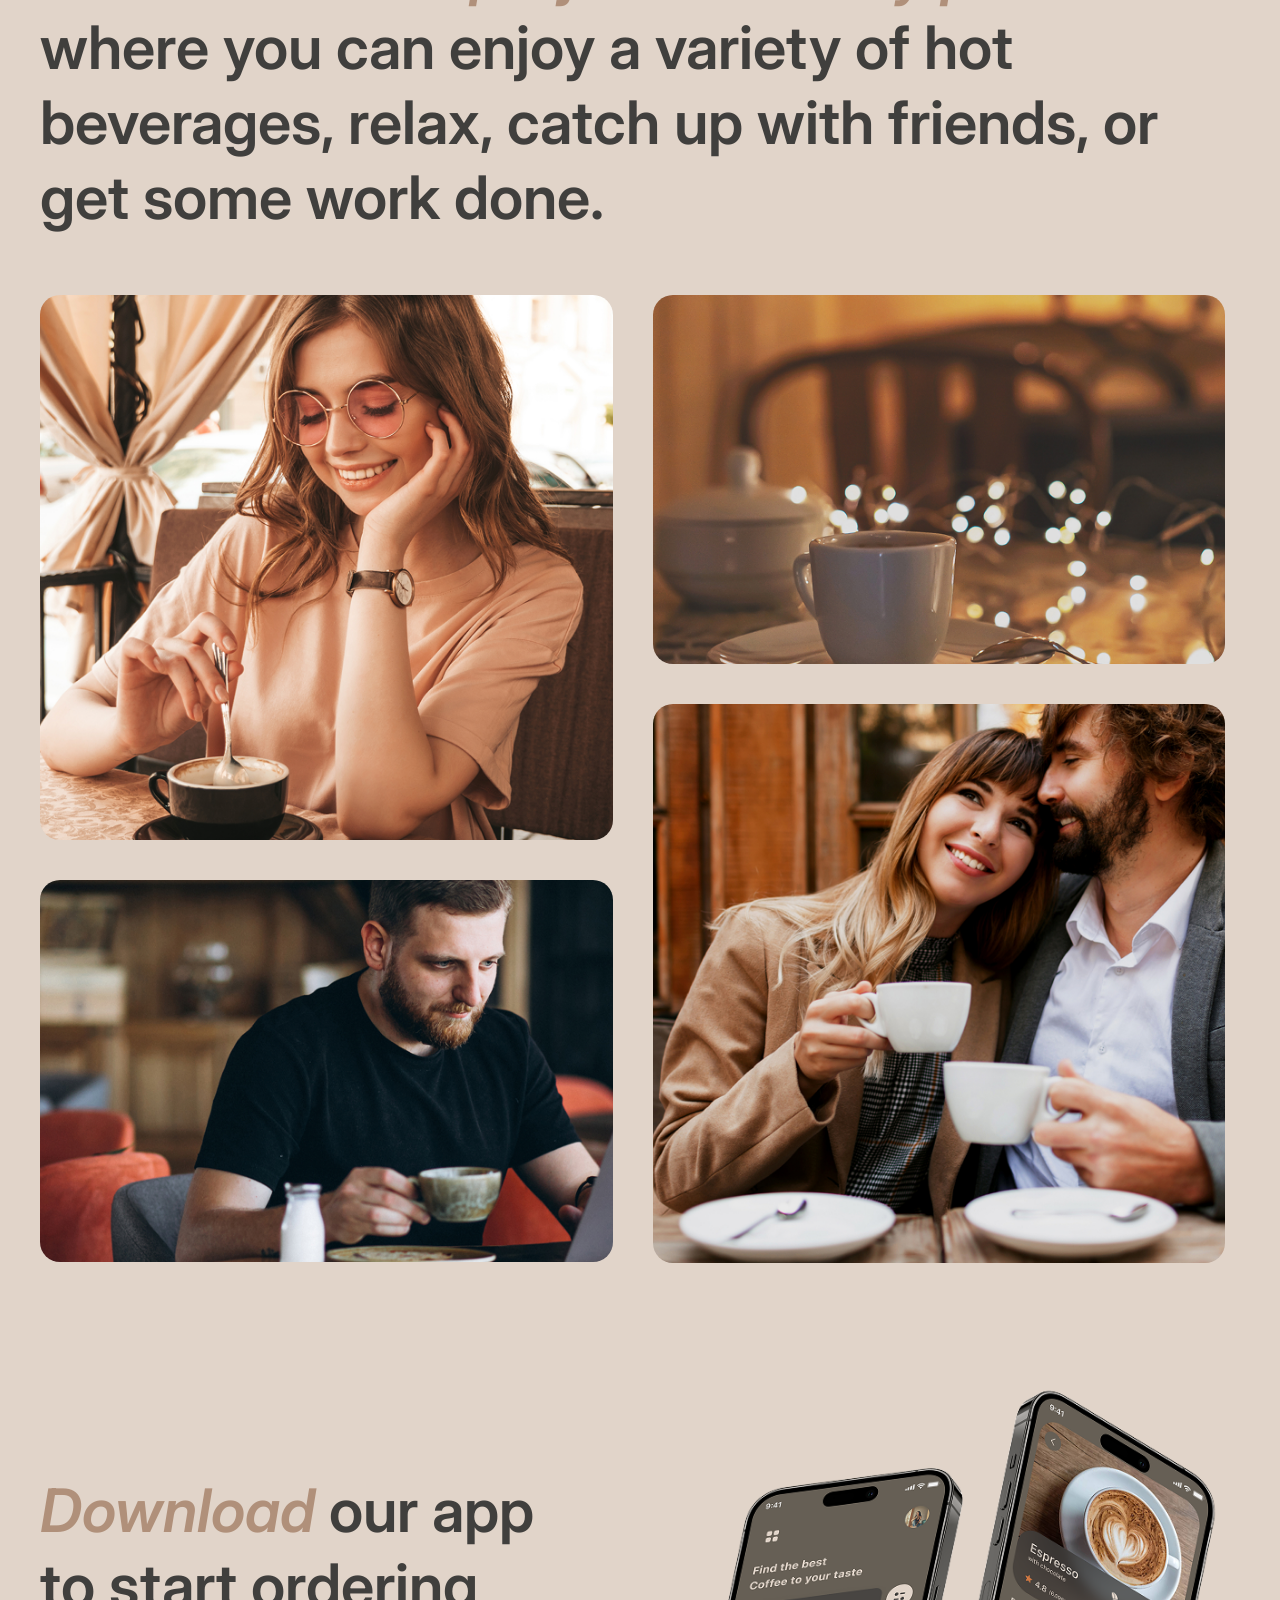
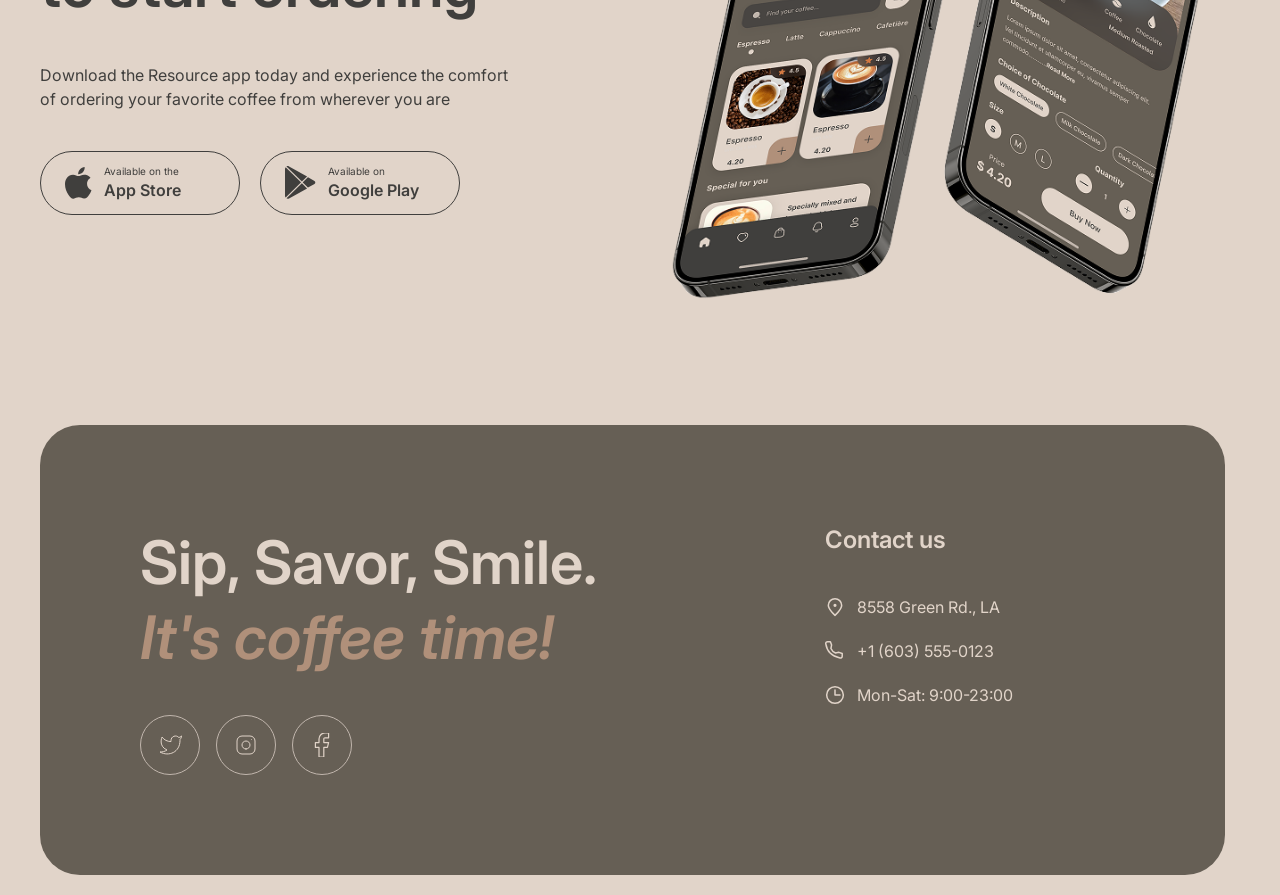
==== commit ca7be8e7: "feat: add app section" ====
--- a/index.html
+++ b/index.html
@@ -116,6 +116,49 @@
         </div>
       </div>
     </section>
+
+    <section class="app" id="mobile">
+      <div class="container">
+        <div class="app__inner">
+          <div class="app__content">
+            <h2 class="app__title">
+              <span class="app__title-accent">Download</span> our app to start ordering
+            </h2>
+
+            <p class="app__text">
+              Download the Resource app today and experience the comfort of ordering your favorite coffee from wherever
+              you are
+            </p>
+
+            <div class="app__buttons">
+              <a href="#" class="app-btn">
+                <svg class="app-btn__icon" width="27" height="32" aria-hidden="true">
+                  <use href="#app-store"></use>
+                </svg>
+                <span class="app-btn__text">
+                  <span class="app-btn__label">Available on the</span>
+                  <span class="app-btn__name">App Store</span>
+                </span>
+              </a>
+
+              <a href="#" class="app-btn">
+                <svg class="app-btn__icon" width="31" height="33" aria-hidden="true">
+                  <use href="#google-play"></use>
+                </svg>
+                <span class="app-btn__text">
+                  <span class="app-btn__label">Available on</span>
+                  <span class="app-btn__name">Google Play</span>
+                </span>
+              </a>
+            </div>
+          </div>
+
+          <div class="app__visual">
+            <img class="app__image" src="assets/images/mobile-screens.webp" alt="Приложение Resource Coffee House">
+          </div>
+        </div>
+      </div>
+    </section>
   </main>
 
   <div id="footer-placeholder"></div>
--- a/css/pages.css
+++ b/css/pages.css
@@ -379,4 +379,139 @@
   .about__column {
     gap: 16px;
   }
+}
+
+/* --- App section --- */
+.app {
+  padding-bottom: 100px;
+}
+
+.app__inner {
+  display: flex;
+  align-items: center;
+  justify-content: space-between;
+  gap: 60px;
+}
+
+.app__content {
+  flex: 0 1 630px;
+}
+
+.app__title {
+  margin: 0 0 40px;
+
+  color: var(--color-text-primary);
+}
+
+.app__title-accent {
+  color: var(--color-text-accent);
+  font-style: italic;
+}
+
+.app__text {
+  max-width: 480px;
+  margin: 0 0 40px;
+  color: var(--color-text-primary);
+}
+
+.app__buttons {
+  display: flex;
+  gap: 20px;
+}
+
+.app-btn {
+  display: inline-flex;
+  align-items: center;
+  gap: 12px;
+  min-width: 200px;
+  height: 64px;
+  padding: 0 24px;
+  border: 1px solid var(--color-text-primary);
+  border-radius: 100px;
+  color: var(--color-text-primary);
+  background-color: transparent;
+  font-family: var(--font-family-base);
+  text-decoration: none;
+  transition: background-color 0.25s ease, color 0.25s ease, border-color 0.25s ease;
+}
+
+.app-btn:hover {
+  border-color: var(--color-bg-container);
+  color: var(--color-text-inverse);
+  background-color: var(--color-bg-container);
+}
+
+.app-btn__icon {
+  display: block;
+  flex-shrink: 0;
+  color: currentColor;
+}
+
+.app-btn__text {
+  display: flex;
+  flex-direction: column;
+  align-items: flex-start;
+}
+
+.app-btn__label {
+  font-size: var(--fs-caption);
+  font-weight: var(--fw-body);
+  line-height: var(--lh-caption);
+}
+
+.app-btn__name {
+  font-size: var(--fs-action);
+  font-weight: var(--fw-action);
+  line-height: var(--lh-action);
+}
+
+.app__visual {
+  flex: 0 1 630px;
+}
+
+.app__image {
+  display: block;
+  width: 100%;
+  height: auto;
+}
+
+@media (max-width: 1023px) {
+  .app {
+    padding-bottom: 100px;
+  }
+
+  .app__inner {
+    flex-direction: column;
+    align-items: stretch;
+    gap: 40px;
+  }
+
+  .app__content {
+    flex: 1 1 auto;
+  }
+
+  .app__title {
+    margin-bottom: 24px;
+  }
+
+  .app__text {
+    max-width: none;
+    margin-bottom: 32px;
+  }
+
+  .app__visual {
+    flex: 1 1 auto;
+  }
+}
+
+@media (max-width: 767px) {
+  .app {
+    padding-bottom: 60px;
+  }
+
+  .app__buttons {
+    flex-direction: column;
+    align-items: flex-start;
+    gap: 16px;
+  }
 }
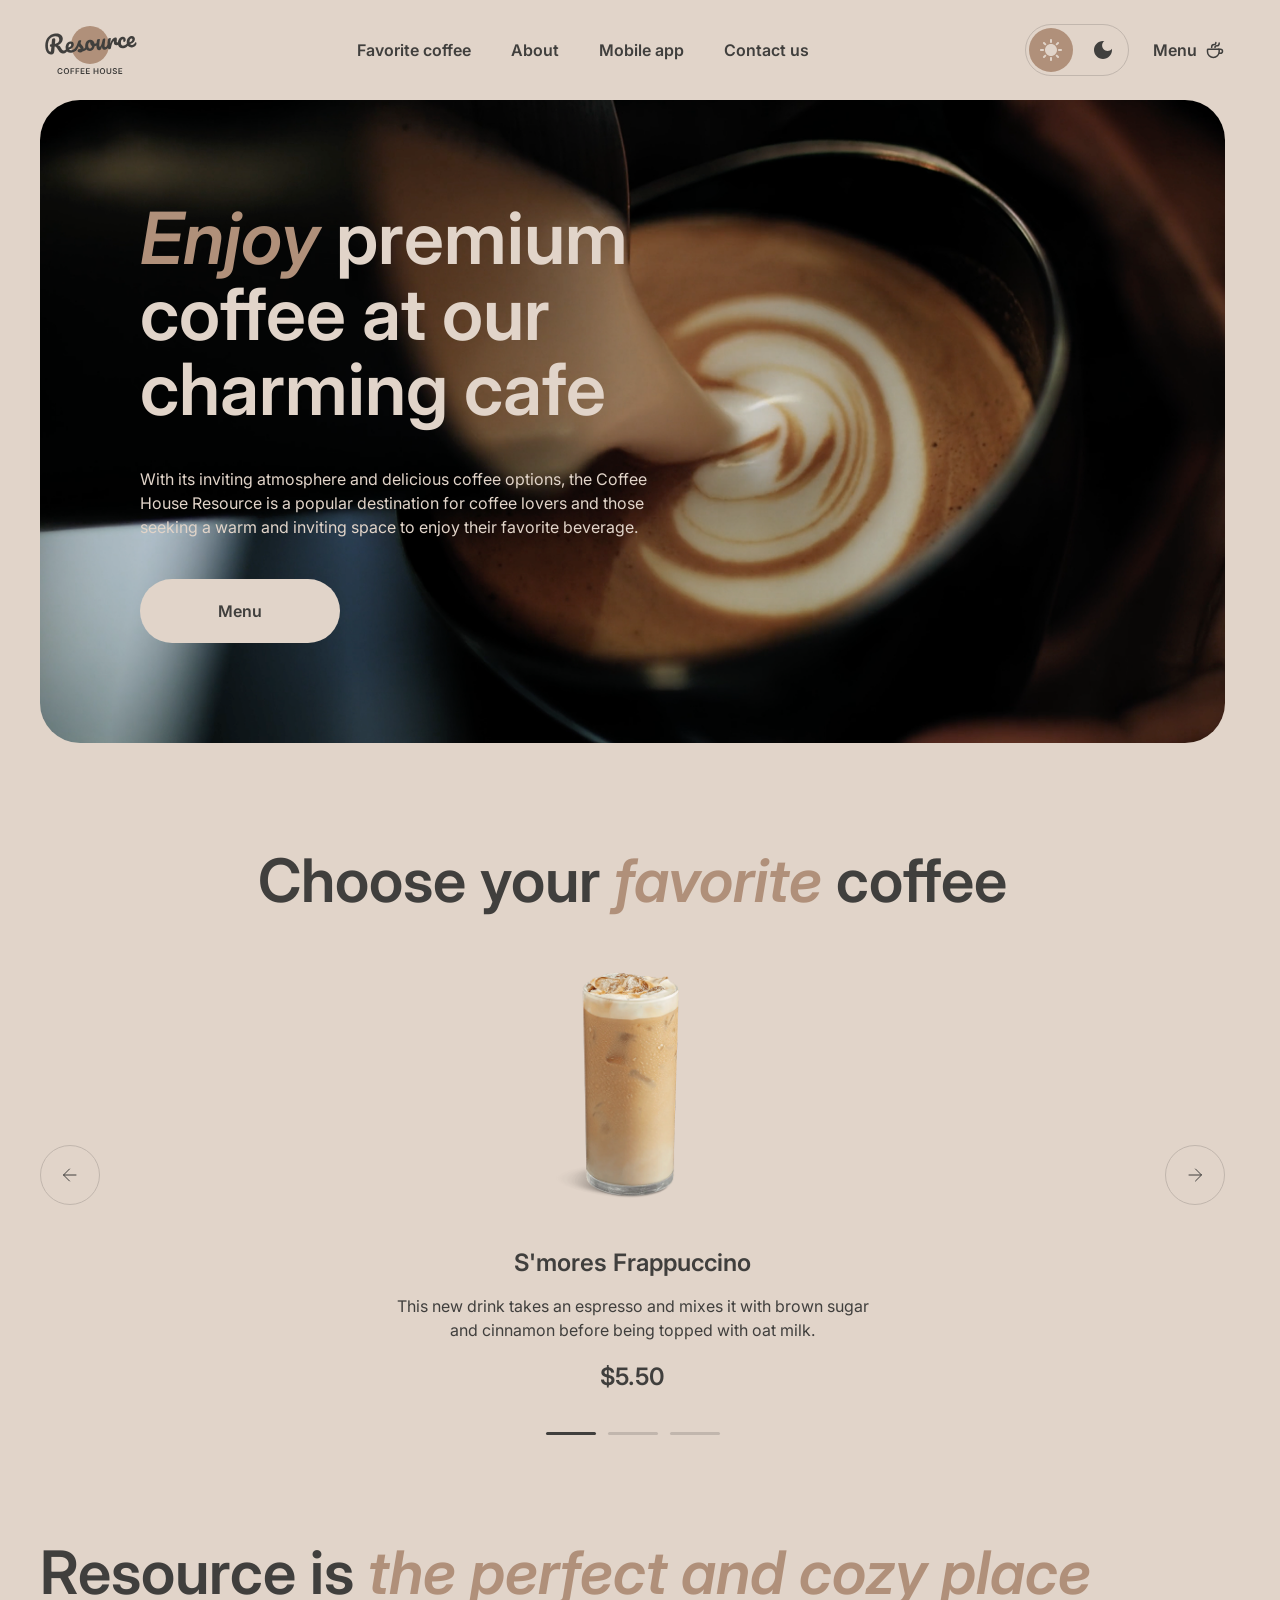
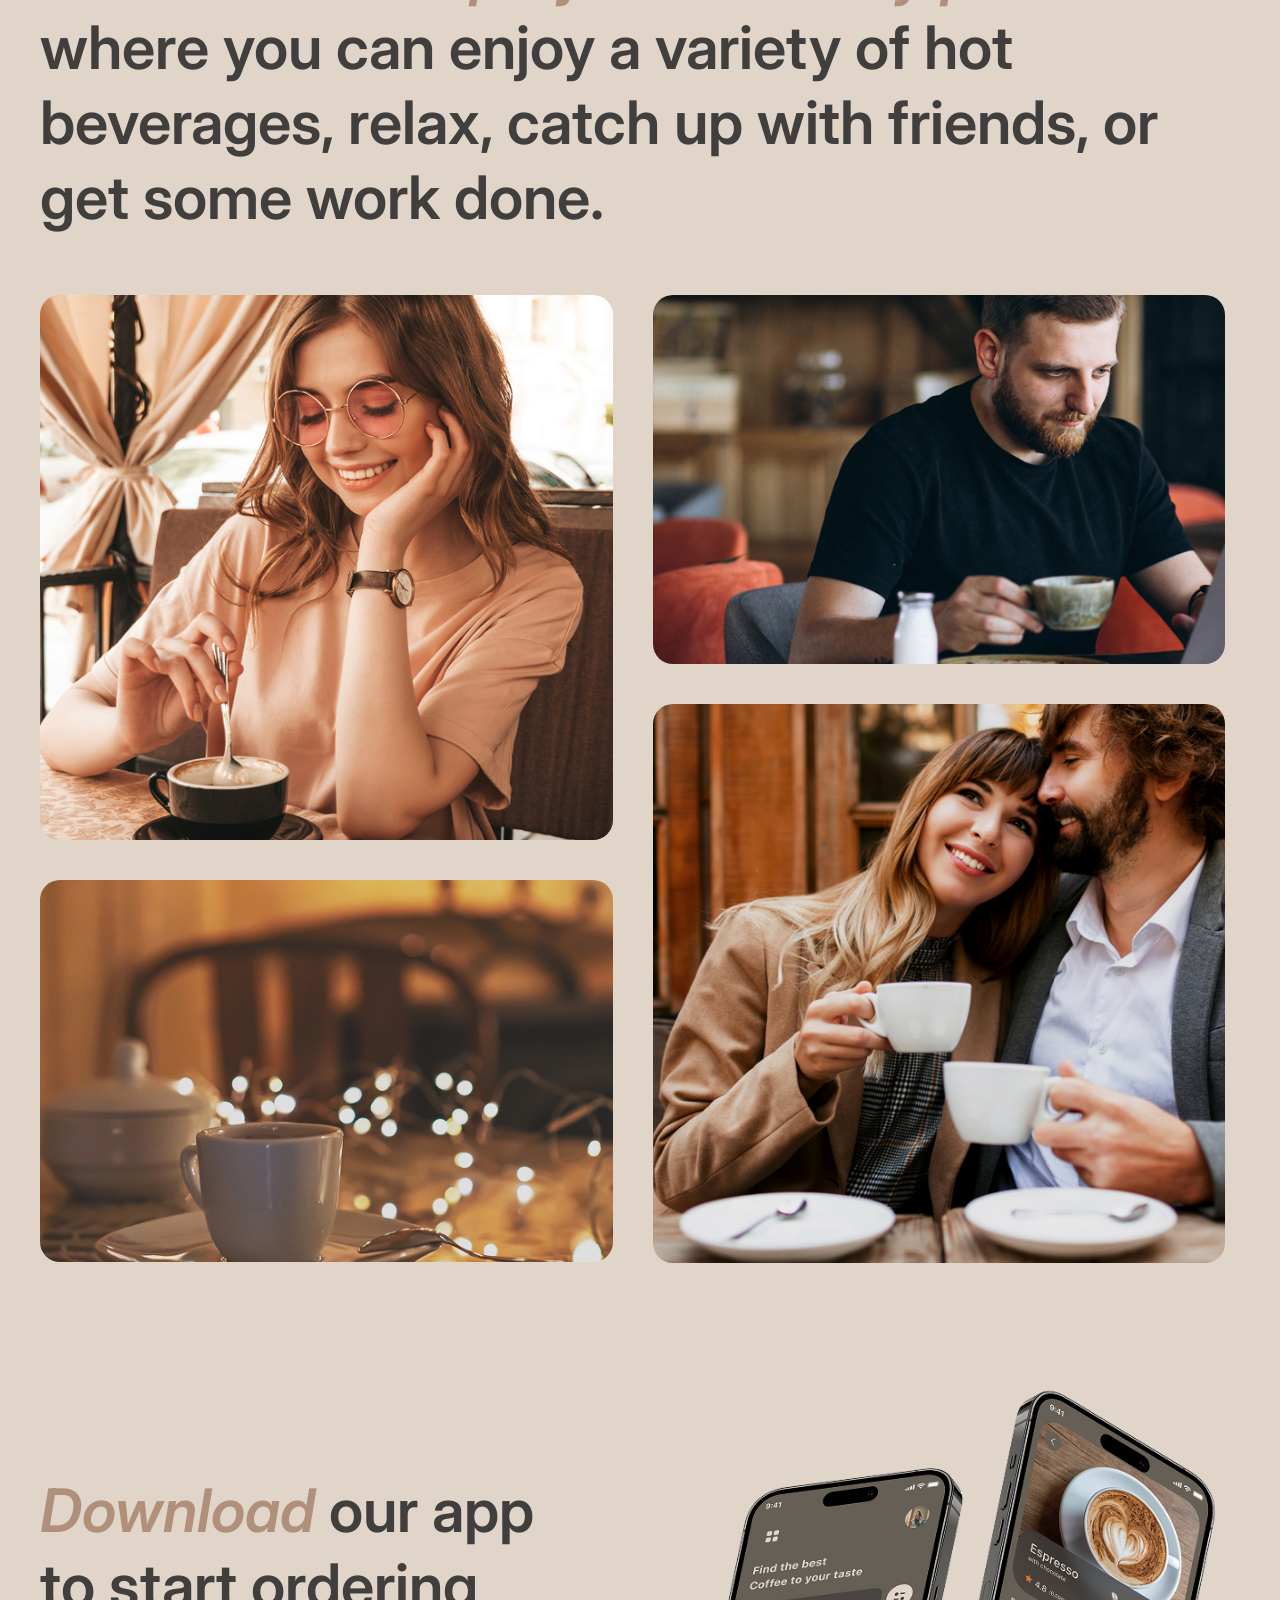
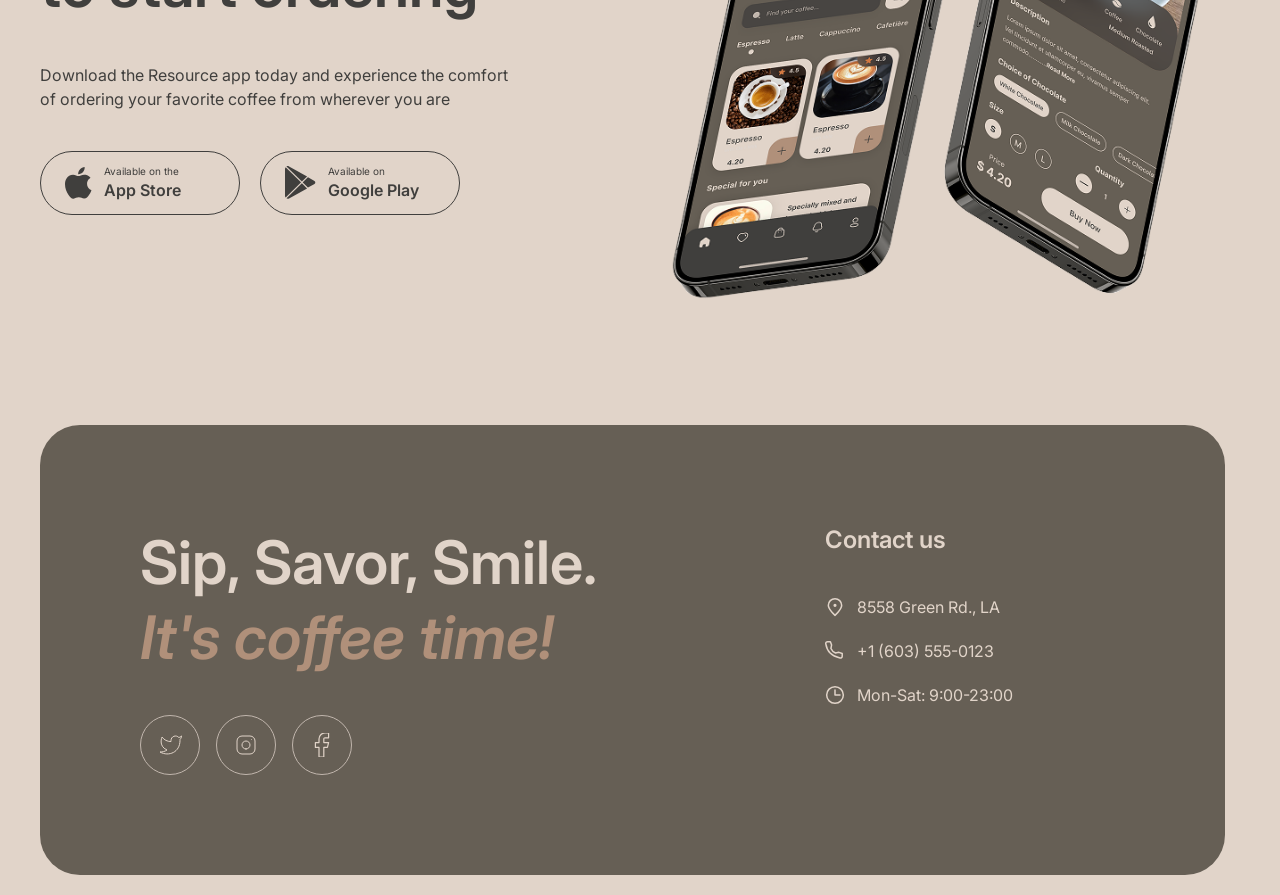
==== commit 12bbf34b: "fix: fixes for requirements" ====
--- a/index.html
+++ b/index.html
@@ -12,6 +12,7 @@
   <link rel="stylesheet" href="css/normalize.css">
   <link rel="stylesheet" href="css/style.css">
   <link rel="stylesheet" href="css/pages.css">
+  <link rel="icon" href="assets/icons/favicon.ico" sizes="any">
 </head>
 
 <body>
@@ -98,19 +99,19 @@
         <div class="about__gallery">
           <div class="about__column">
             <div class="about__item about__item--1">
-              <img class="about__img" src="assets/images/about-1.webp" alt="Девушка с чашкой кофе">
+              <img class="about__img" src="assets/images/about-1.webp" alt="A girl with a cup of coffee">
             </div>
             <div class="about__item about__item--3">
-              <img class="about__img" src="assets/images/about-3.webp" alt="Кофе на столике">
+              <img class="about__img" src="assets/images/about-2.webp" alt="Coffee on the table">
             </div>
           </div>
 
           <div class="about__column">
             <div class="about__item about__item--2">
-              <img class="about__img" src="assets/images/about-2.webp" alt="Мужчина с чашкой кофе">
+              <img class="about__img" src="assets/images/about-3.webp" alt="A man with a cup of coffee">
             </div>
             <div class="about__item about__item--4">
-              <img class="about__img" src="assets/images/about-4.webp" alt="Пара с кофе">
+              <img class="about__img" src="assets/images/about-4.webp" alt="Couple with coffee">
             </div>
           </div>
         </div>
@@ -154,7 +155,7 @@
           </div>
 
           <div class="app__visual">
-            <img class="app__image" src="assets/images/mobile-screens.webp" alt="Приложение Resource Coffee House">
+            <img class="app__image" src="assets/images/mobile-screens.webp" alt="Coffee House Mobile App">
           </div>
         </div>
       </div>
--- a/css/style.css
+++ b/css/style.css
@@ -1,4 +1,5 @@
 :root {
+  /* --- Fonts --- */
   --font-family-base: 'Inter', sans-serif;
 
   --fs-heading-1: 72px;
@@ -28,9 +29,8 @@
   --fs-burger-link: 32px;
   --lh-burger-link: 1.25;
   --fw-burger-link: 600;
-}
-
-:root {
+
+  /* --- Colors --- */
   --color-text-primary: #403F3D;
   --color-text-inverse: #E1D4C9;
   --color-text-accent: #B0907A;
@@ -57,6 +57,10 @@
 }
 
 /* --- Base Styles ---*/
+html {
+  scroll-behavior: smooth;
+}
+
 body {
   font-family: var(--font-family-base);
   font-size: var(--fs-body);
--- a/css/pages.css
+++ b/css/pages.css
@@ -514,4 +514,229 @@
     align-items: flex-start;
     gap: 16px;
   }
+}
+
+/* --- Catalog --- */
+.catalog {
+  padding-bottom: 100px;
+}
+
+.catalog__title {
+  max-width: 830px;
+  margin: 0 auto 40px;
+  color: var(--color-text-primary);
+  font-family: var(--font-family-base);
+  font-size: var(--fs-heading-2);
+  font-weight: var(--fw-heading-2);
+  line-height: var(--lh-heading-2);
+  text-align: center;
+}
+
+.catalog__title-accent {
+  color: var(--color-text-accent);
+  font-style: italic;
+}
+
+.catalog__tabs {
+  display: flex;
+  justify-content: center;
+  gap: 16px;
+  margin-bottom: 40px;
+}
+
+.catalog__tab {
+  display: inline-flex;
+  align-items: center;
+  gap: 8px;
+  height: 56px;
+  padding: 4px 24px 4px 4px;
+  border: 1px solid var(--color-border-primary);
+  border-radius: 100px;
+  color: var(--color-text-primary);
+  background-color: transparent;
+  font-family: var(--font-family-base);
+  font-size: var(--fs-action);
+  font-weight: var(--fw-action);
+  line-height: var(--lh-action);
+  cursor: pointer;
+  transition: background-color 0.25s ease, color 0.25s ease, border-color 0.25s ease;
+}
+
+.catalog__tab:hover,
+.catalog__tab--active {
+  border-color: var(--color-bg-container);
+  color: var(--color-text-inverse);
+  background-color: var(--color-bg-container);
+}
+
+.catalog__tab-icon {
+  display: inline-flex;
+  align-items: center;
+  justify-content: center;
+  width: 48px;
+  height: 48px;
+  border-radius: 50%;
+  background-color: rgba(0, 0, 0, 0.08);
+  font-size: 22px;
+  line-height: 1;
+  transition: background-color 0.25s ease;
+}
+
+.catalog__tab:hover .catalog__tab-icon,
+.catalog__tab--active .catalog__tab-icon {
+  background-color: var(--color-bg-page);
+}
+
+.catalog__grid {
+  display: grid;
+  grid-template-columns: repeat(4, 1fr);
+  gap: 40px;
+  margin-bottom: 40px;
+}
+
+.catalog-card {
+  display: flex;
+  flex-direction: column;
+  overflow: hidden;
+  border: 1px solid var(--color-border-primary);
+  border-radius: 40px;
+  background-color: transparent;
+  transition: border-color 0.25s ease;
+}
+
+.catalog-card:hover {
+  border-color: var(--color-text-accent);
+}
+
+.catalog-card__media {
+  overflow: hidden;
+  border-radius: 40px;
+}
+
+.catalog-card__img {
+  display: block;
+  width: 100%;
+  aspect-ratio: 1 / 1;
+  object-fit: cover;
+  transition: transform 0.4s ease;
+}
+
+.catalog-card:hover .catalog-card__img {
+  transform: scale(1.15);
+}
+
+.catalog-card__body {
+  display: flex;
+  flex-direction: column;
+  flex: 1;
+  padding: 20px;
+}
+
+.catalog-card__title {
+  margin: 0 0 8px;
+  color: var(--color-text-primary);
+  font-family: var(--font-family-base);
+  font-size: var(--fs-heading-3);
+  font-weight: var(--fw-heading-3);
+  line-height: var(--lh-heading-3);
+}
+
+.catalog-card__desc {
+  margin: 0 0 20px;
+  color: var(--color-text-primary);
+  font-size: var(--fs-body);
+  font-weight: var(--fw-body);
+  line-height: var(--lh-body);
+}
+
+.catalog-card__price {
+  margin: auto 0 0;
+  color: var(--color-text-primary);
+  font-size: var(--fs-heading-3);
+  font-weight: var(--fw-heading-3);
+  line-height: var(--lh-heading-3);
+}
+
+.catalog__load-more {
+  display: none;
+  align-items: center;
+  justify-content: center;
+  width: 60px;
+  height: 60px;
+  margin: 0 auto;
+  padding: 0;
+  border: 1px solid var(--color-text-primary);
+  border-radius: 50%;
+  color: var(--color-text-primary);
+  background-color: transparent;
+  cursor: pointer;
+  transition: background-color 0.25s ease, color 0.25s ease, border-color 0.25s ease;
+}
+
+.catalog__load-more svg {
+  display: block;
+}
+
+.catalog__load-more:hover {
+  border-color: var(--color-bg-container);
+  color: var(--color-text-inverse);
+  background-color: var(--color-bg-container);
+}
+
+@media (max-width: 1023px) {
+  .catalog {
+    padding-bottom: 100px;
+  }
+
+  .catalog__title {
+    max-width: none;
+    margin-bottom: 40px;
+  }
+
+  .catalog__grid {
+    grid-template-columns: repeat(2, 1fr);
+    gap: 40px;
+    margin-bottom: 40px;
+  }
+
+  .catalog-card:nth-child(n + 5) {
+    display: none;
+  }
+
+  .catalog__load-more {
+    display: flex;
+  }
+}
+
+@media (max-width: 767px) {
+  .catalog {
+    padding-bottom: 60px;
+  }
+
+  .catalog__title {
+    margin-bottom: 32px;
+  }
+
+  .catalog__tabs {
+    gap: 12px;
+    margin-bottom: 32px;
+  }
+
+   .catalog__tab {
+    height: 48px;
+    padding: 4px 16px 4px 4px;
+    gap: 6px;
+  }
+
+  .catalog__tab-icon {
+    width: 40px;
+    height: 40px;
+    font-size: 18px;
+  }
+
+  .catalog__grid {
+    grid-template-columns: 1fr;
+    gap: 24px;
+    margin-bottom: 32px;
+  }
 }
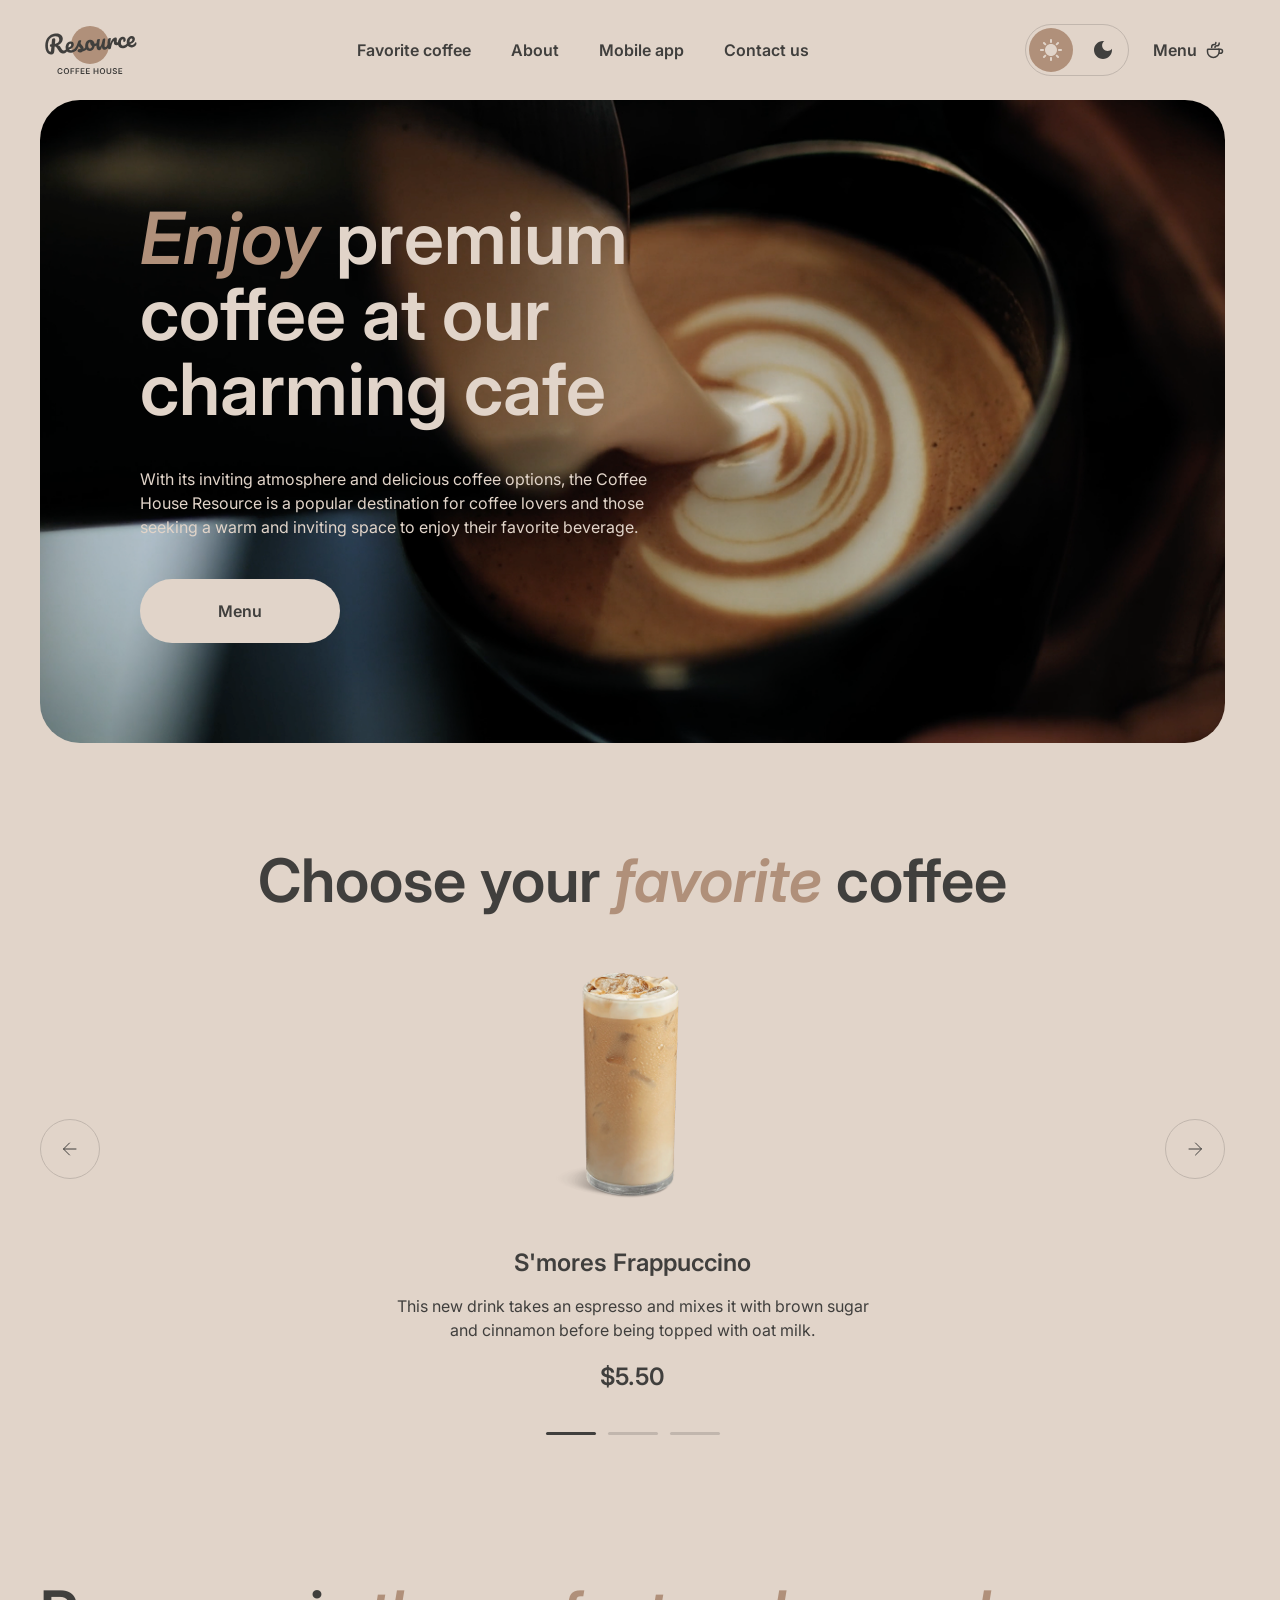
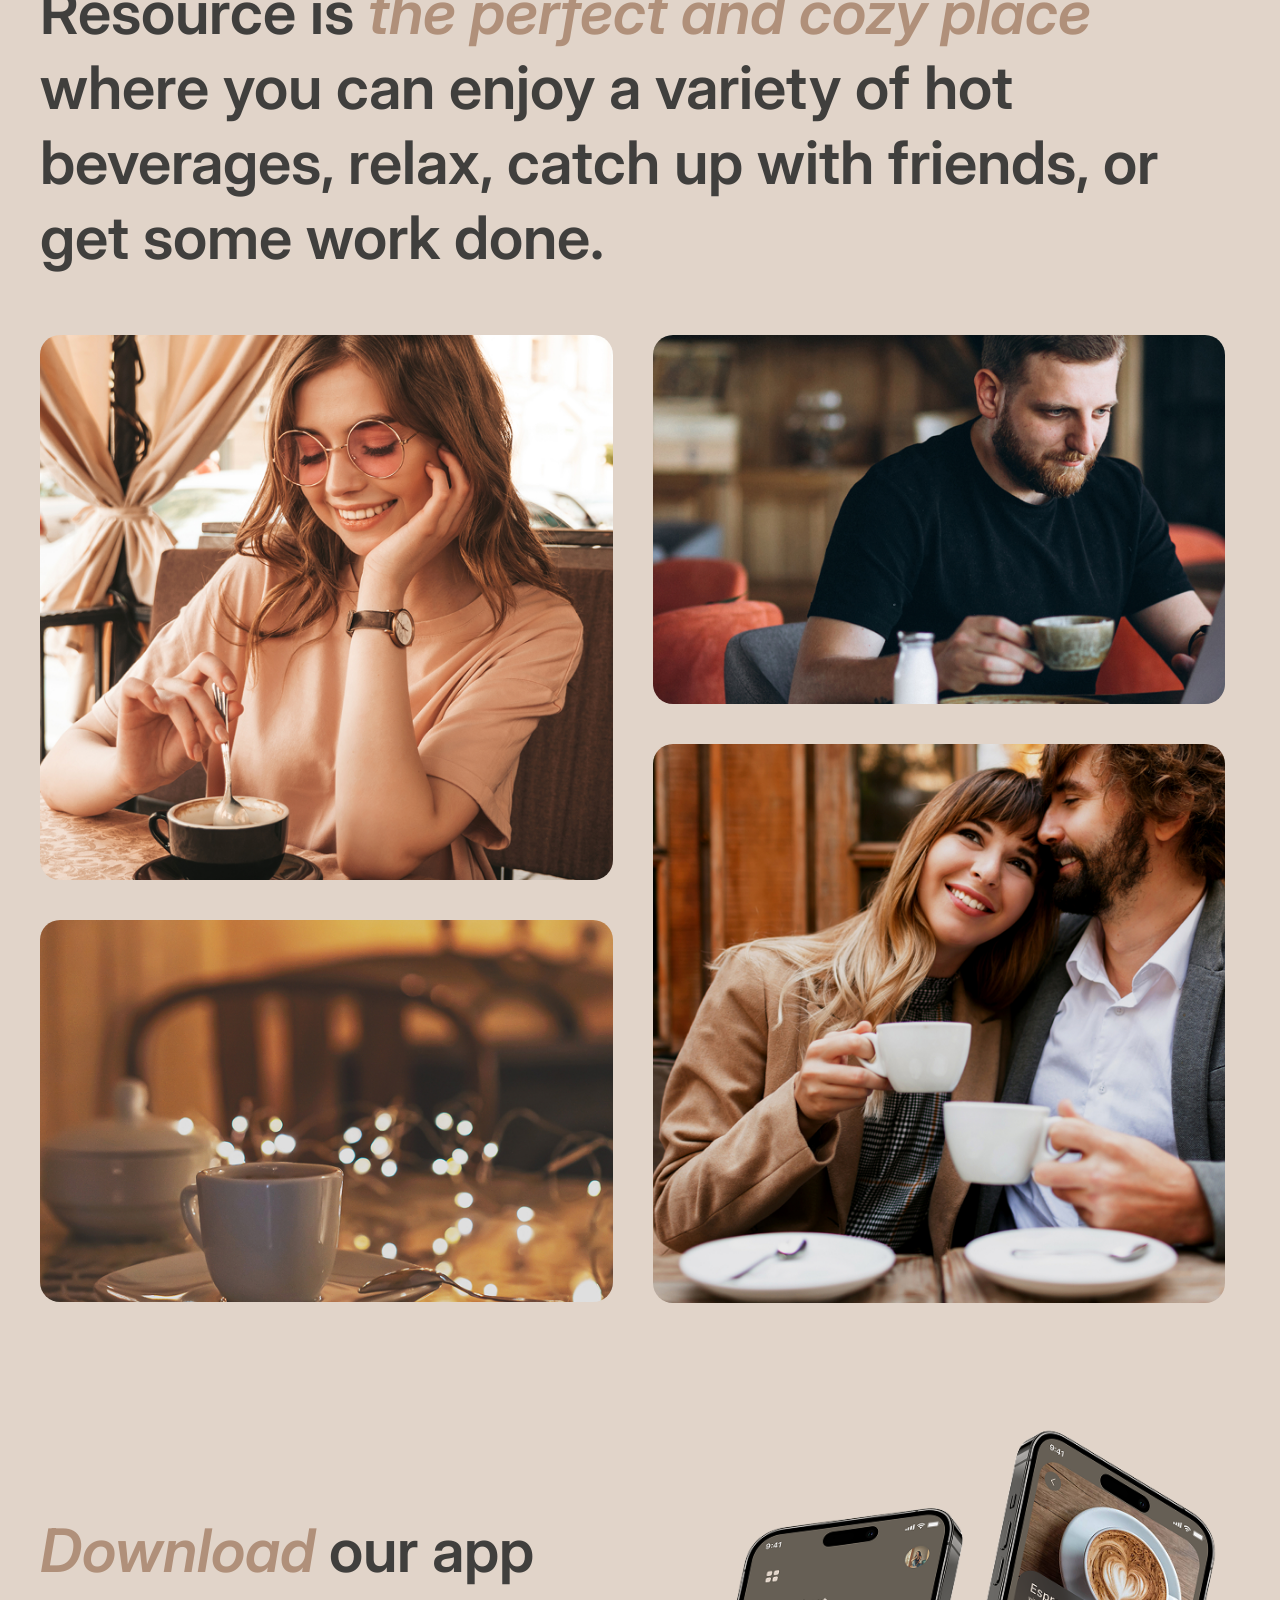
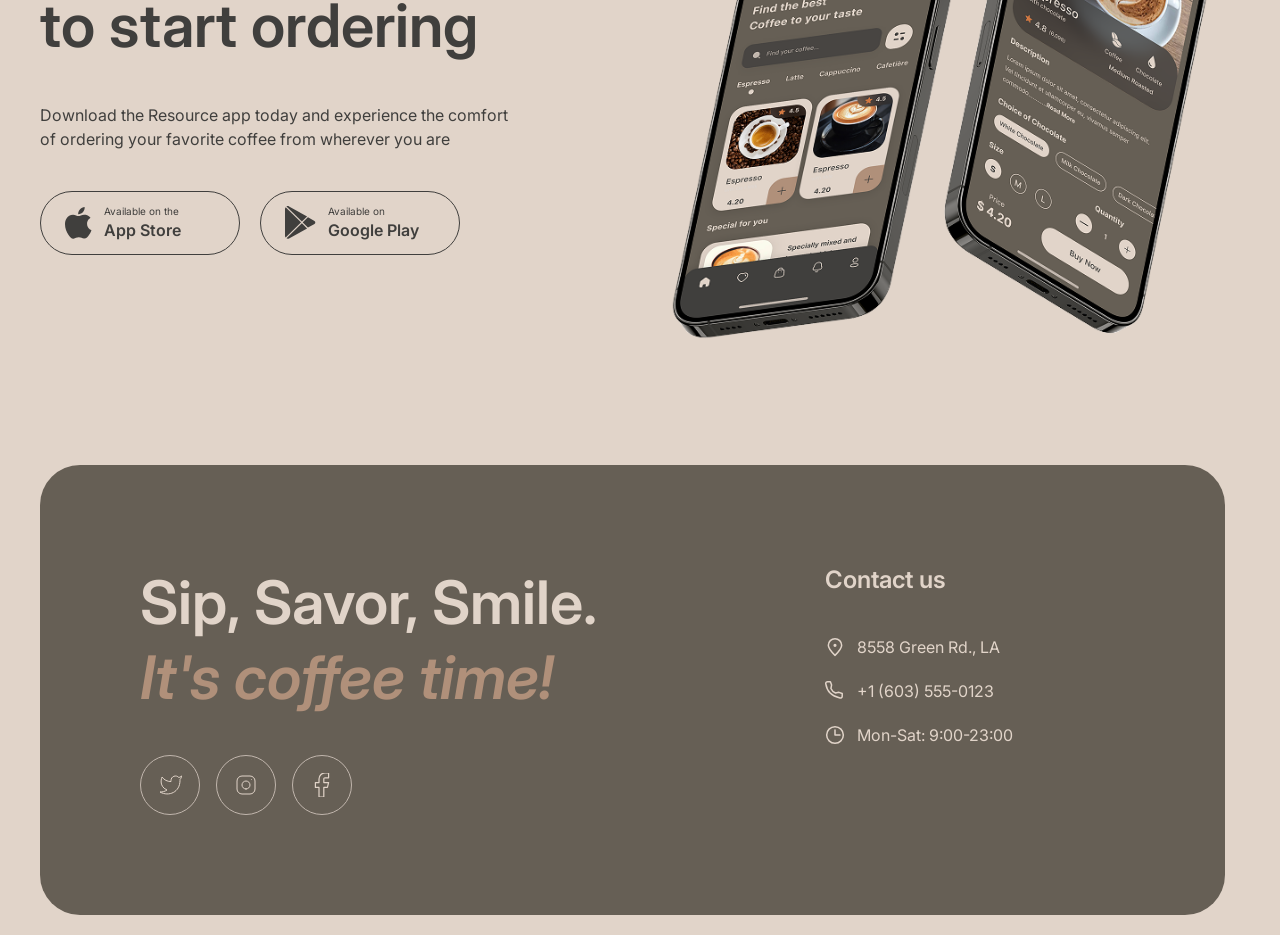
==== commit 2a68c745: "feat: add slider in favorite section" ====
--- a/index.html
+++ b/index.html
@@ -53,39 +53,69 @@
         </h2>
 
         <div class="favorite__slider">
-          <button class="favorite__arrow favorite__arrow--prev" type="button" aria-label="Previous drink">
-            <svg width="24" height="24" aria-hidden="true">
-              <use href="#arrow-right"></use>
-            </svg>
-          </button>
-
-          <div class="favorite__slide">
-            <img class="favorite__image" src="assets/images/coffee-slider-1.webp" alt="S'mores Frappuccino" width="250"
-              height="500">
-
-            <h3 class="favorite__name">S'mores Frappuccino</h3>
-
-            <p class="favorite__desc">
-              This new drink takes an espresso and mixes it with brown sugar and cinnamon before being topped with oat
-              milk.
-            </p>
-
-            <p class="favorite__price">$5.50</p>
-          </div>
-
-          <button class="favorite__arrow favorite__arrow--next" type="button" aria-label="Next drink">
-            <svg width="24" height="24" aria-hidden="true">
-              <use href="#arrow-right"></use>
-            </svg>
-          </button>
-
-        </div>
-
-        <ul class="favorite__dots">
-          <li class="favorite__dot favorite__dot--active"></li>
-          <li class="favorite__dot"></li>
-          <li class="favorite__dot"></li>
-        </ul>
+          <div class="favorite__buttons">
+            <button class="favorite__arrow favorite__arrow--prev" type="button" aria-label="Previous drink">
+              <svg width="24" height="24" aria-hidden="true">
+                <use href="#arrow-right"></use>
+              </svg>
+            </button>
+
+            <button class="favorite__arrow favorite__arrow--next" type="button" aria-label="Next drink">
+              <svg width="24" height="24" aria-hidden="true">
+                <use href="#arrow-right"></use>
+              </svg>
+            </button>
+          </div>
+
+          <div class="favorite__slider-wrapper">
+            <div class="favorite__slide">
+              <img class="favorite__image" src="assets/images/coffee-slider-1.webp" alt="S'mores Frappuccino"
+                width="250" height="500">
+
+              <h3 class="favorite__name">S'mores Frappuccino</h3>
+
+              <p class="favorite__desc">
+                This new drink takes an espresso and mixes it with brown sugar and cinnamon before being topped with oat
+                milk.
+              </p>
+
+              <p class="favorite__price">$5.50</p>
+            </div>
+
+            <div class="favorite__slide">
+              <img class="favorite__image" src="assets/images/coffee-slider-2.webp" alt="Caramel Macchiato" width="250"
+                height="500">
+
+              <h3 class="favorite__name">Caramel Macchiato</h3>
+
+              <p class="favorite__desc">
+                Fragrant and unique classic espresso with rich caramel-peanut syrup, with cream under whipped thick
+                foam.
+              </p>
+
+              <p class="favorite__price">$5.00</p>
+            </div>
+
+            <div class="favorite__slide">
+              <img class="favorite__image" src="assets/images/coffee-slider-3.webp" alt="Ice coffee" width="250"
+                height="500">
+
+              <h3 class="favorite__name">Ice coffee</h3>
+
+              <p class="favorite__desc">
+                A popular summer drink that tones and invigorates. Prepared from coffee, milk and ice.
+              </p>
+
+              <p class="favorite__price">$4.50</p>
+            </div>
+          </div>
+
+          <div class="favorite__dots">
+            <button class="favorite__dot favorite__dot--active" type="button" aria-label="Go to slide 1"></button>
+            <button class="favorite__dot" type="button" aria-label="Go to slide 2"></button>
+            <button class="favorite__dot" type="button" aria-label="Go to slide 3"></button>
+          </div>
+        </div>
       </div>
     </section>
 
@@ -165,6 +195,7 @@
   <div id="footer-placeholder"></div>
 
   <script src="js/main.js"></script>
+  <script src="js/slider.js"></script>
 </body>
 
 </html>
--- a/css/style.css
+++ b/css/style.css
@@ -54,6 +54,26 @@
 
   --color-border-primary: #665F55;
   --color-border-inverse: #C1B6AD;
+}
+
+@media (max-width: 768px) {
+  :root {
+    --fs-heading-1: 52px;
+    --lh-heading-1: 1.1;
+
+    --fs-heading-2: 44px;
+    --lh-heading-2: 1.25;
+  }
+}
+
+@media (max-width: 380px) {
+  :root {
+    --fs-heading-1: 42px;
+    --lh-heading-1: 1.15;
+
+    --fs-heading-2: 32px;
+    --lh-heading-2: 1.25;
+  }
 }
 
 /* --- Base Styles ---*/
@@ -95,9 +115,18 @@
   padding: 0 40px;
 }
 
+@media (max-width: 768px) {
+  .container {
+    padding: 0 16px;
+  }
+}
+
 /* --- Header --- */
 .site-header {
+  position: relative;
+  z-index: 100;
   padding: 20px 0;
+  background-color: var(--color-bg-page);
 }
 
 .site-header__inner {
@@ -268,12 +297,16 @@
   transition: border-color 0.25s ease;
 }
 
+.burger:focus {
+  outline: none;
+}
+
 .burger span {
   display: block;
   width: 20px;
   height: 1.5px;
   background-color: var(--color-text-primary);
-  transition: background-color 0.25s ease;
+  transition: transform 0.3s ease, background-color 0.25s ease;
 }
 
 .burger:hover {
@@ -282,6 +315,127 @@
 
 .burger:hover span {
   background-color: var(--color-text-accent);
+}
+
+.burger.is-active span:nth-child(1) {
+  transform: translateY(3.75px) rotate(45deg);
+}
+
+.burger.is-active span:nth-child(2) {
+  transform: translateY(-3.75px) rotate(-45deg);
+}
+
+@media (min-width: 769px) and (max-width: 1023px) {
+  .nav__list {
+    gap: 20px;
+  }
+
+  .nav__link {
+    font-size: 14px;
+  }
+
+  .site-header__actions {
+    gap: 12px;
+  }
+
+  .theme-toggle {
+    width: 88px;
+    height: 44px;
+    padding: 3px;
+  }
+
+  .theme-toggle__icon {
+    width: 36px;
+    height: 36px;
+  }
+
+  .menu-link {
+    font-size: 14px;
+  }
+}
+
+@media (max-width: 768px) {
+  .nav {
+    display: none;
+  }
+
+  .menu-link {
+    display: none;
+  }
+
+  .burger {
+    display: flex;
+  }
+
+  .site-header__actions {
+    gap: 16px;
+  }
+}
+
+/* --- Mobile Menu --- */
+.mob-nav {
+  display: none;
+}
+
+body.menu-open {
+  overflow: hidden;
+}
+
+@media (max-width: 768px) {
+  .mob-nav {
+    position: fixed;
+    inset: 0;
+    z-index: 90;
+    display: flex;
+    align-items: center;
+    justify-content: center;
+    padding-top: 100px;
+    background-color: var(--color-bg-page);
+    visibility: hidden;
+    opacity: 0;
+    transition: opacity 0.3s ease, visibility 0s linear 0.3s;
+  }
+
+  .mob-nav.is-open {
+    visibility: visible;
+    opacity: 1;
+    transition: opacity 0.3s ease, visibility 0s;
+  }
+
+  .mob-nav__list {
+    display: flex;
+    flex-direction: column;
+    align-items: center;
+    gap: 32px;
+    margin: 0;
+    padding: 0;
+    list-style: none;
+  }
+
+  .mob-nav__list > li:last-child {
+    margin-top: 40px;
+  }
+
+  .mob-nav__link {
+    display: inline-flex;
+    align-items: center;
+    gap: 8px;
+    color: var(--color-text-primary);
+    font-family: var(--font-family-base);
+    font-size: var(--fs-burger-link);
+    font-weight: var(--fw-burger-link);
+    line-height: var(--lh-burger-link);
+    text-decoration: none;
+    background-image: linear-gradient(currentColor, currentColor);
+    background-repeat: no-repeat;
+    background-position: 0 100%;
+    background-size: 0% 1px;
+    transition: background-size 0.3s ease, color 0.2s ease;
+  }
+
+  .mob-nav__link:hover {
+    background-size: 100% 1px;
+  }
 }
 
 /* --- Footer --- */
@@ -412,26 +566,9 @@
 }
 
 @media (max-width: 1023px) {
-  .nav {
-    display: none;
-  }
-
-  .menu-link {
-    display: none;
-  }
-
-  .burger {
-    display: flex;
-  }
-
-  .site-header__actions {
-    gap: 16px;
-  }
-
   .site-footer__inner {
     flex-direction: column;
     gap: 100px;
-
     padding: 100px 60px;
   }
 
@@ -440,31 +577,9 @@
   }
 }
 
-@media (max-width: 767px) {
-  :root {
-    --fs-heading-1: 52px;
-    --lh-heading-1: 1.1;
-
-    --fs-heading-2: 44px;
-    --lh-heading-2: 1.25;
-  }
-  .container {
-    padding: 0 16px;
-  }
-
+@media (max-width: 768px) {
   .site-footer__inner {
     gap: 40px;
-
     padding: 60px 16px;
   }
-}
-
-@media (max-width: 380px) {
-  :root {
-    --fs-heading-1: 42px;
-    --lh-heading-1: 1.15;
-
-    --fs-heading-2: 32px;
-    --lh-heading-2: 1.25;
-  }
 }
--- a/css/pages.css
+++ b/css/pages.css
@@ -124,11 +124,32 @@
 }
 
 .favorite__slider {
-  display: flex;
+  position: relative;
+  display: flex;
+  flex-direction: column;
   align-items: center;
   justify-content: space-between;
   gap: 40px;
   margin-bottom: 40px;
+  overflow: hidden;
+}
+
+.favorite__slider-wrapper {
+  display: flex;
+  width: 100%;
+}
+
+.favorite__buttons {
+  position: absolute;
+  top: 40%;
+  left: 0;
+  right: 0;
+  z-index: 1;
+  display: flex;
+  align-items: center;
+  justify-content: space-between;
+  pointer-events: none;
+  transform: translateY(-50%);
 }
 
 .favorite__arrow {
@@ -144,6 +165,7 @@
   color: var(--color-text-primary);
   background-color: transparent;
   cursor: pointer;
+  pointer-events: auto;
   transition: border-color 0.25s ease, color 0.25s ease, background-color 0.25s ease;
 }
 
@@ -161,7 +183,7 @@
   display: flex;
   flex-direction: column;
   align-items: center;
-  flex: 1;
+  flex: 0 0 100%;
   text-align: center;
 }
 
@@ -195,16 +217,25 @@
   display: flex;
   justify-content: center;
   gap: 12px;
-  margin: 0;
-  padding: 0;
-  list-style: none;
 }
 
 .favorite__dot {
+  position: relative;
   width: 50px;
   height: 3px;
+  padding: 0;
+  border: none;
   border-radius: 100px;
   background-color: var(--color-border-primary);
+  /* cursor: pointer; */
+  cursor: default;
+  transition: background-color 0.25s ease;
+}
+
+.favorite__dot::before {
+  content: '';
+  position: absolute;
+  inset: -10px 0;
 }
 
 .favorite__dot--active {
@@ -262,9 +293,9 @@
 }
 
 @media (max-width: 380px) {
-  .favorite__arrow {
+  /* .favorite__buttons {
     display: none;
-  }
+  } */
 
   .favorite__desc {
     max-width: none;
@@ -722,7 +753,7 @@
     margin-bottom: 32px;
   }
 
-   .catalog__tab {
+  .catalog__tab {
     height: 48px;
     padding: 4px 16px 4px 4px;
     gap: 6px;
